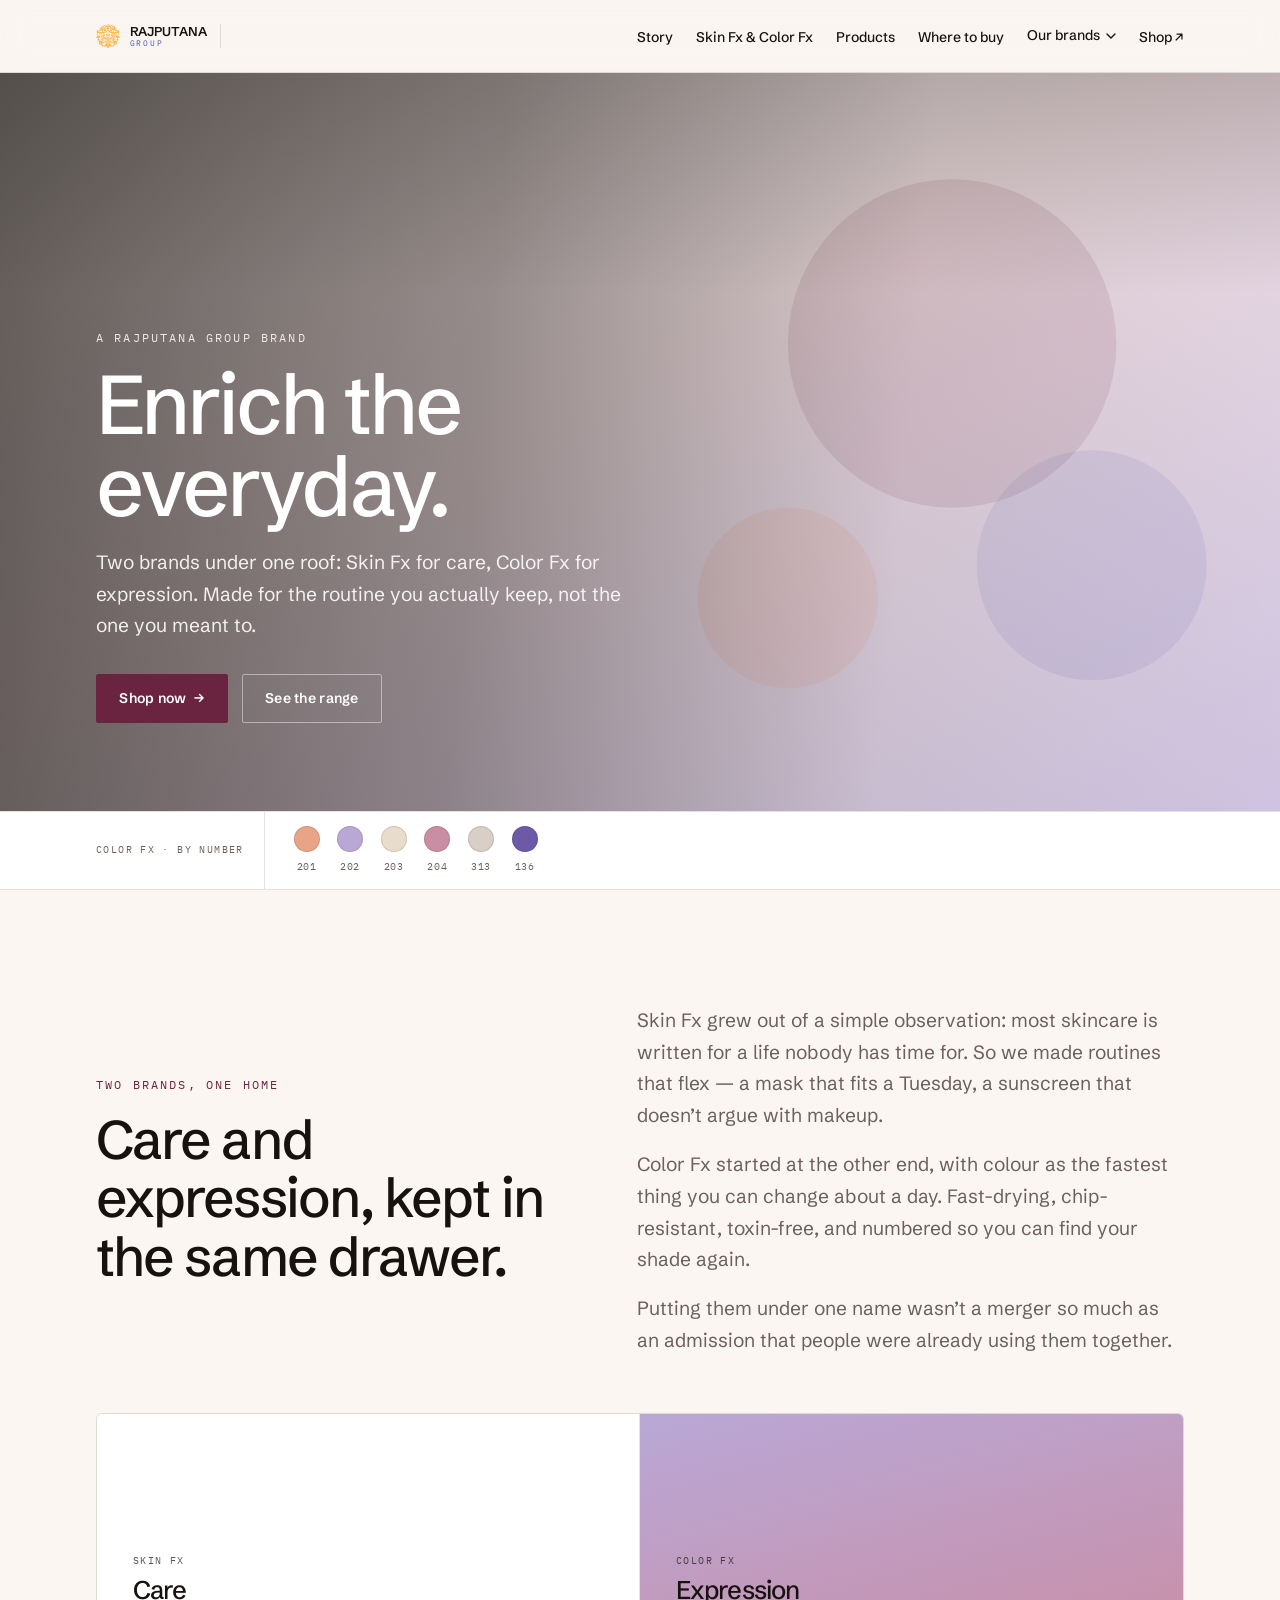
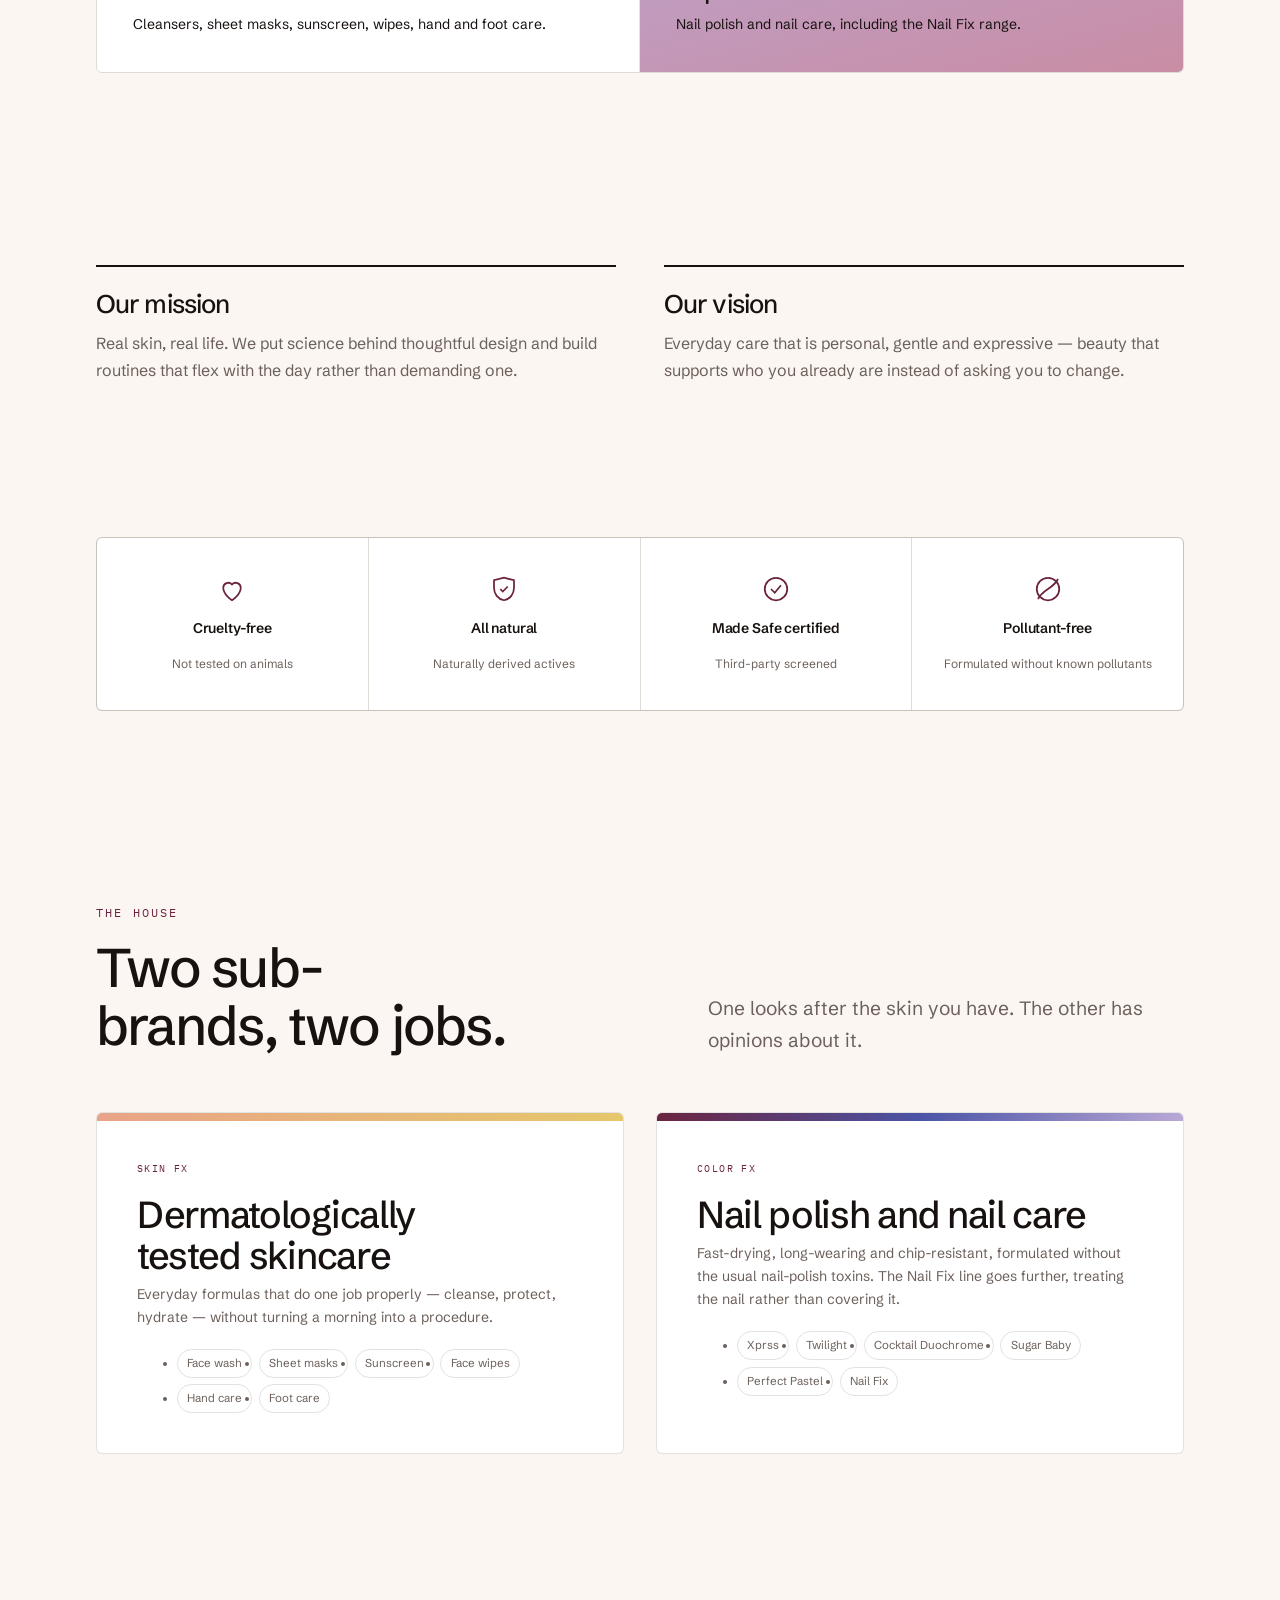
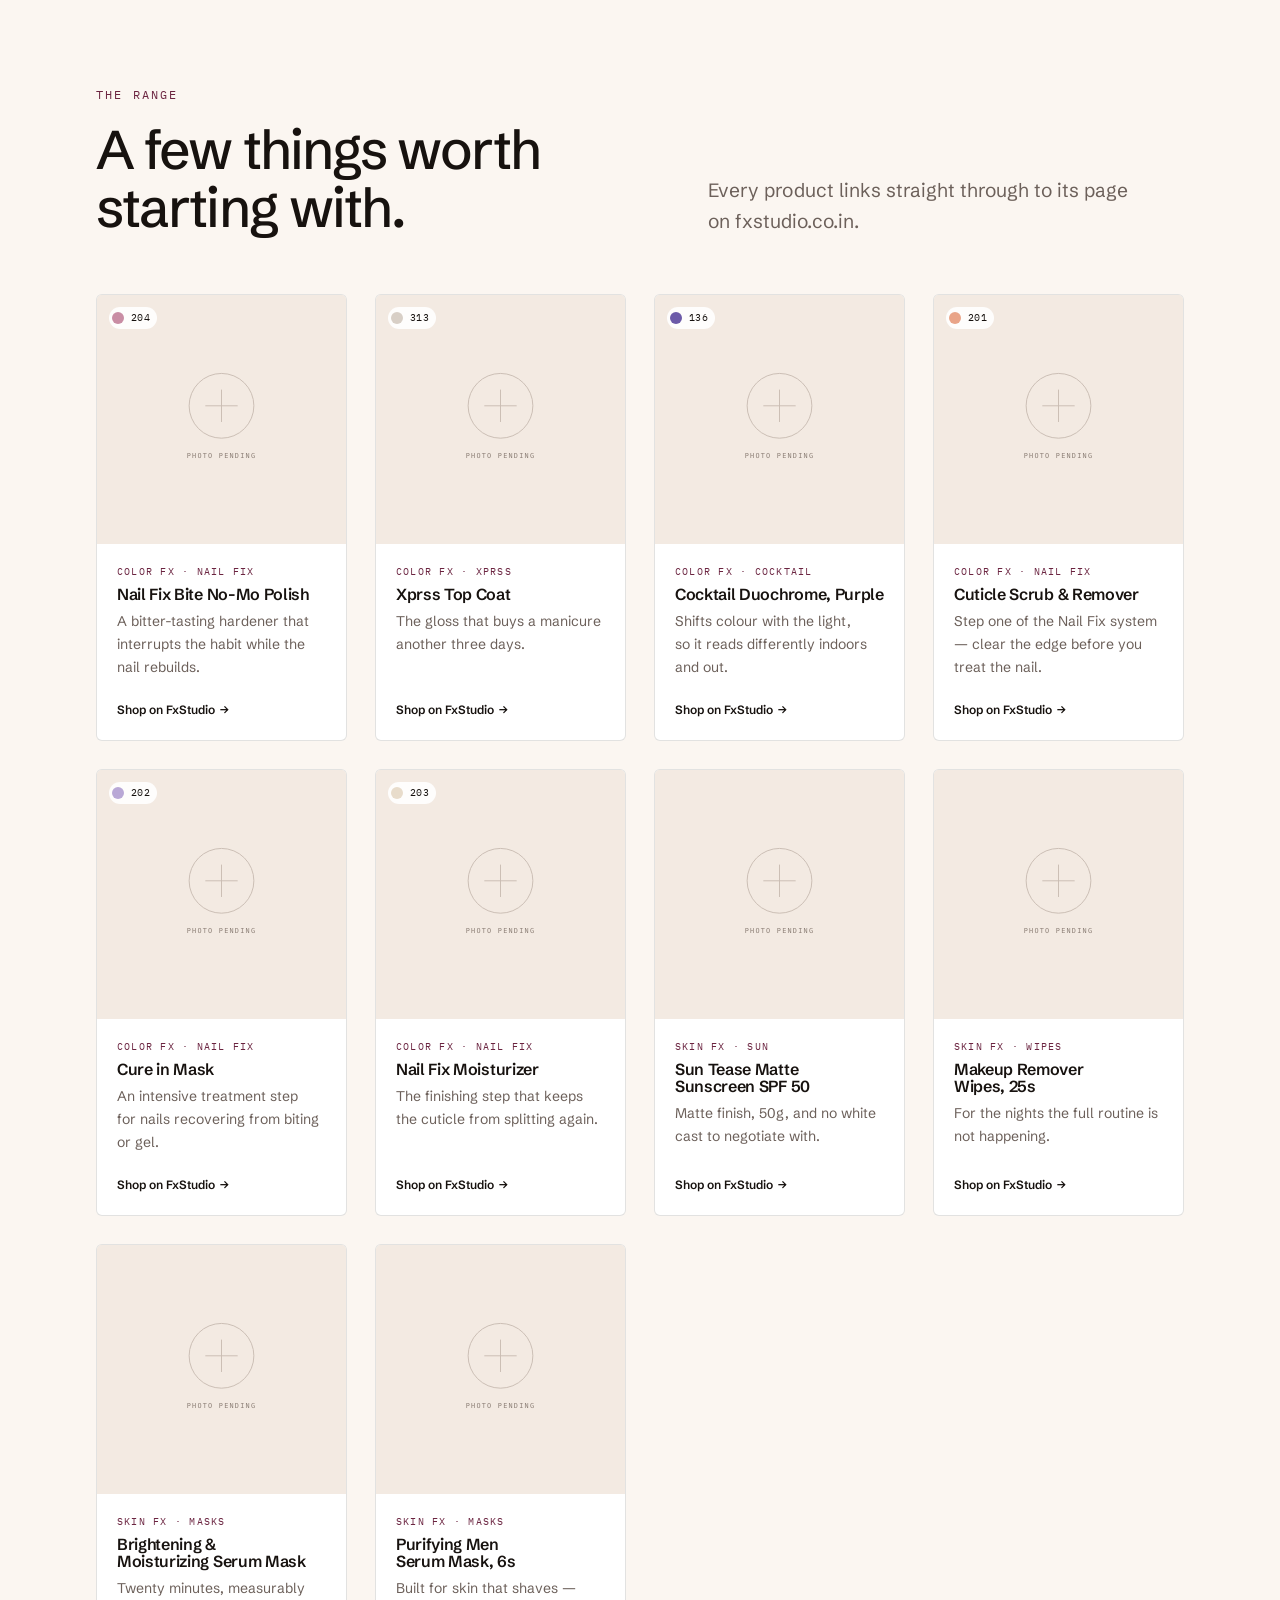
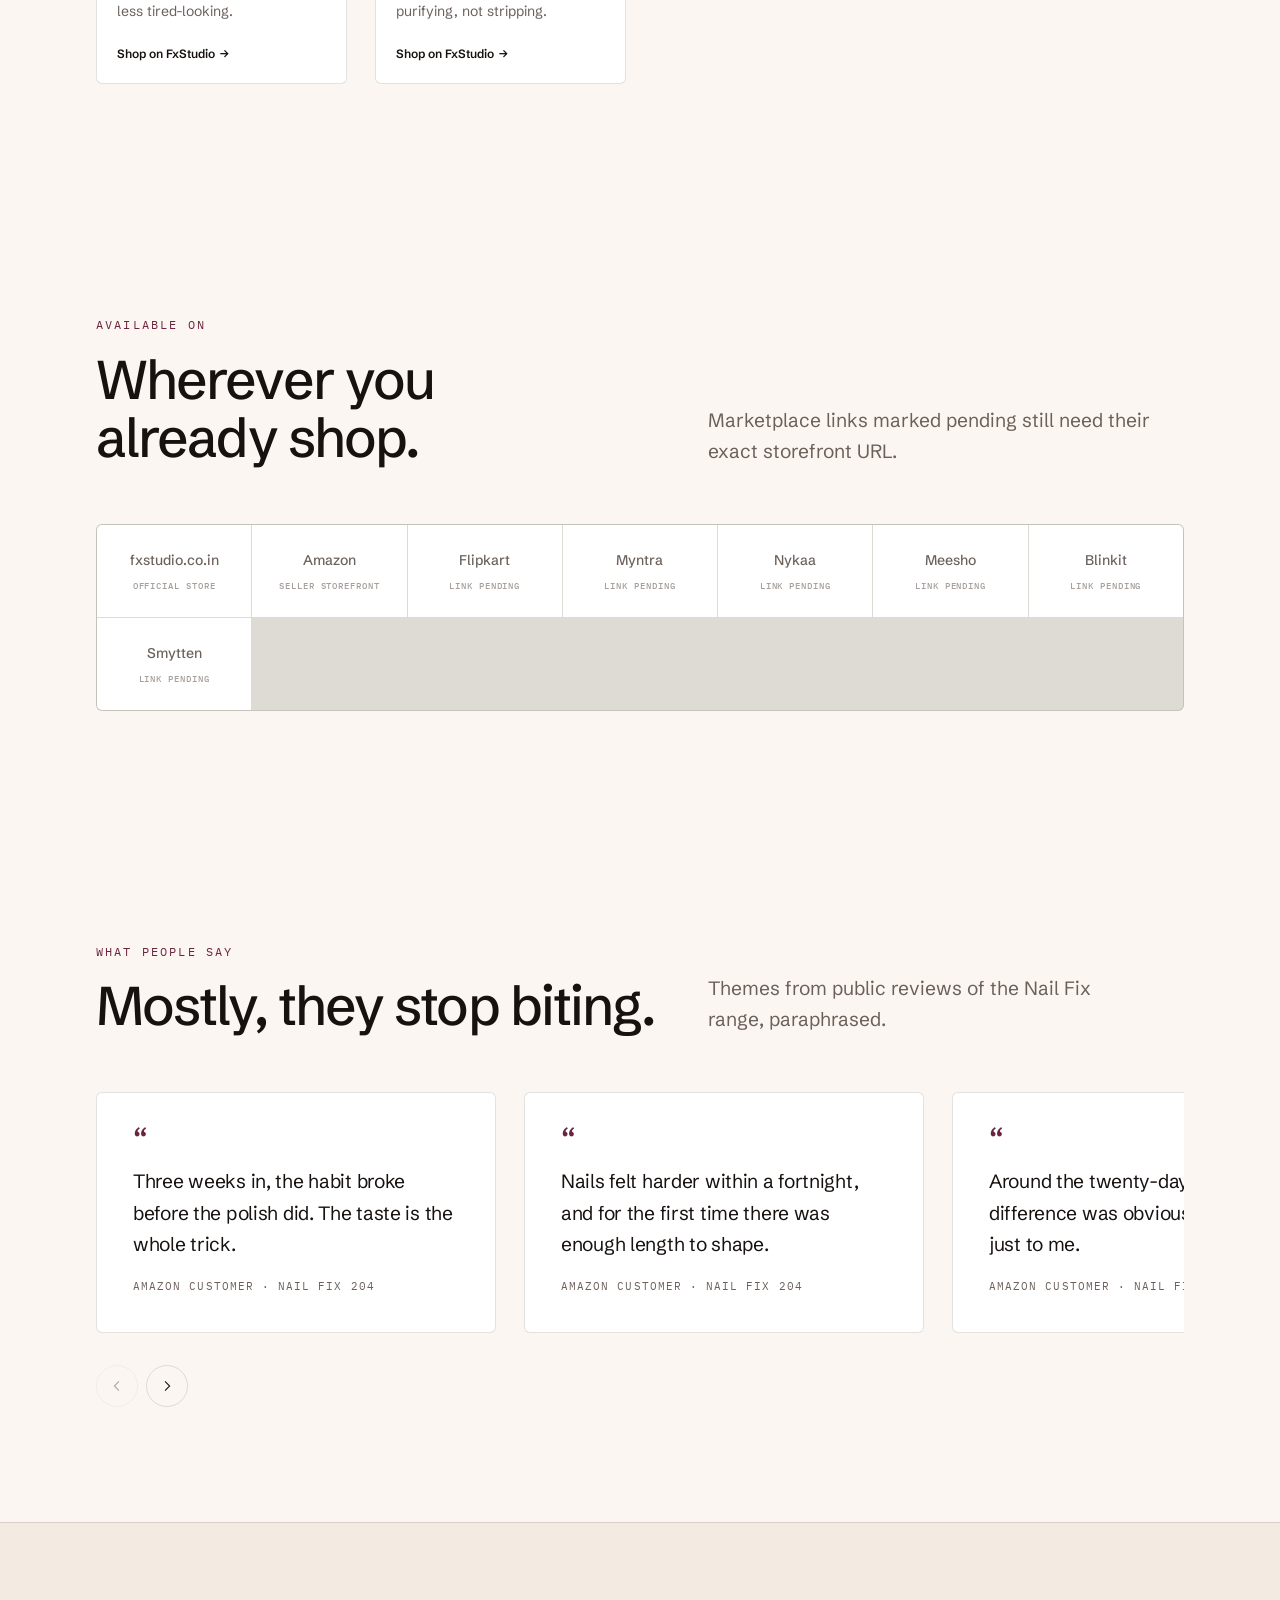
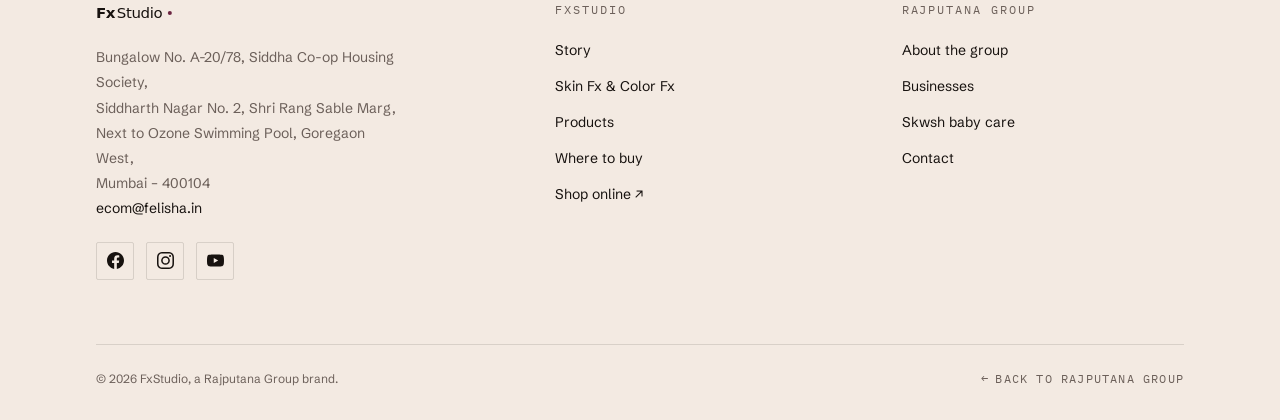
==== fxstudio/index.html @ 18c7f9a0 "Add files via upload" ====
<!DOCTYPE html>
<html lang="en">
<head>
<meta charset="utf-8">
<meta name="viewport" content="width=device-width, initial-scale=1">
<title>FxStudio — Nail care &amp; skincare | A Rajputana Group brand</title>
<meta name="description" content="FxStudio is the house of Skin Fx and Color Fx — dermatologically tested skincare and fast-drying, toxin-free nail polish, including the Nail Fix range for nail biting. A Rajputana Group brand.">
<link rel="canonical" href="https://rajputana.group/fxstudio/">

<meta property="og:type" content="website">
<meta property="og:site_name" content="Rajputana Group">
<meta property="og:title" content="FxStudio — two brands, one home">
<meta property="og:description" content="Skin Fx for care, Color Fx for expression. Nail and skincare made for real routines.">
<meta property="og:url" content="https://rajputana.group/fxstudio/">
<meta property="og:image" content="https://rajputana.group/assets/img/og-fxstudio.jpg">
<meta name="twitter:card" content="summary_large_image">
<meta name="theme-color" content="#fbf6f1">

<link rel="icon" href="../assets/img/logos/favicon-32.png" sizes="32x32">
<link rel="apple-touch-icon" href="../assets/img/logos/rajputana-emblem-180.png">
<link rel="preconnect" href="https://fonts.googleapis.com">
<link rel="preconnect" href="https://fonts.gstatic.com" crossorigin>
<link href="https://fonts.googleapis.com/css2?family=IBM+Plex+Mono:wght@400;500&amp;family=Schibsted+Grotesk:wght@400..800&amp;display=swap" rel="stylesheet">
<link rel="preload" as="image" href="../assets/img/logos/rajputana-emblem-512.png">
<link rel="stylesheet" href="../assets/css/base.css">
<link rel="stylesheet" href="../assets/css/fxstudio.css">
<noscript><style>.preloader{display:none!important}body.is-loading{overflow:visible!important}[data-reveal]{opacity:1!important;transform:none!important}</style></noscript>
</head>

<body class="fx is-loading">
<a class="skip-link" href="#main">Skip to content</a>

<!-- ===== PRELOADER — Rajputana emblem ===== -->
<div class="preloader" id="preloader" role="status" aria-live="polite" aria-label="Loading">
  <span class="preloader__ring" aria-hidden="true"></span>
  <img class="preloader__mark" src="../assets/img/logos/rajputana-emblem-512.png"
       alt="" width="190" height="197" fetchpriority="high" aria-hidden="true">
  <span class="preloader__word">Rajputana</span>
</div>


<!-- ===== HEADER ===== -->
<header class="site-header">
  <div class="shell header-inner">
    <div class="brandmark">
      <a class="brandmark__parent lockup lockup--mini" href="../" aria-label="Rajputana Group"><img class="lockup__emblem" src="../assets/img/logos/rajputana-emblem-512.png" alt="" width="24" height="25" aria-hidden="true"><span class="lockup__type"><strong>Rajputana</strong><span>GROUP</span></span></a>
      <a href="./" aria-label="FxStudio, brand home">
        <img src="https://fxstudio.co.in/cdn/shop/files/Asset_101.png?width=600"
             data-fallback="../assets/img/logos/fxstudio.svg"
             alt="FxStudio" width="150" height="38">
      </a>
    </div>

    <nav class="site-nav" id="site-nav" aria-label="Primary">
      <ul>
        <li><a href="#story">Story</a></li>
        <li><a href="#house">Skin Fx &amp; Color Fx</a></li>
        <li><a href="#products">Products</a></li>
        <li><a href="#stockists">Where to buy</a></li>
        <li class="dropdown">
          <button class="dropdown__trigger" type="button" aria-expanded="false">
            Our brands
            <svg width="10" height="7" viewBox="0 0 10 7" fill="none" aria-hidden="true">
              <path d="M1 1l4 4 4-4" stroke="currentColor" stroke-width="1.4" stroke-linecap="round"/>
            </svg>
          </button>
          <div class="dropdown__menu">
            <a href="./"><strong>FxStudio</strong><span>Nail care &amp; skincare</span></a>
            <a href="../skwsh/"><strong>Skwsh</strong><span>Baby care</span></a>
            <a href="../"><strong>Rajputana Group</strong><span>The parent company</span></a>
          </div>
        </li>
        <li><a href="https://fxstudio.co.in/" rel="noopener">Shop &nearr;</a></li>
      </ul>
    </nav>

    <button class="nav-toggle" type="button" aria-expanded="false"
            aria-controls="site-nav" aria-label="Menu"><span></span></button>
  </div>
</header>

<main id="main">

  <!-- ===== HERO =====
       TO ADD THE BRAND VIDEO: put the file at assets/video/fxstudio-hero.mp4
       and set data-src on the <video> below to "../assets/video/fxstudio-hero.mp4".
       Leave data-src empty and the poster image stands in on its own — the
       video only fades in once the browser confirms it can actually play. -->
  <section class="fx-hero">
    <div class="fx-hero__media">
      <img src="../assets/img/products/fx-hero-poster.svg" alt="" aria-hidden="true">
      <video data-hero-video data-src="" muted loop playsinline preload="none"
             poster="../assets/img/products/fx-hero-poster.svg" aria-hidden="true"></video>
    </div>
    <div class="fx-hero__scrim"></div>

    <div class="fx-hero__inner">
      <div class="shell">
        <span class="eyebrow">A Rajputana Group brand</span>
        <h1>Enrich the everyday.</h1>
        <p>
          Two brands under one roof: Skin Fx for care, Color Fx for expression.
          Made for the routine you actually keep, not the one you meant to.
        </p>
        <div class="fx-hero__actions">
          <a class="btn" href="https://fxstudio.co.in/" rel="noopener">Shop now <span class="btn__arrow">&rarr;</span></a>
          <a class="btn btn--ghost" href="#products">See the range</a>
        </div>
      </div>
    </div>
  </section>

  <!-- ===== SHADE RAIL — the signature device.
       Color Fx names everything by number, so the numbers do the navigating. -->
  <div class="shade-rail" aria-label="Jump to a product by shade number">
    <div class="shell shade-rail__inner">
      <span class="shade-rail__label">Color Fx &middot; by number</span>

      <button class="swatch" type="button" data-target="p-201">
        <span class="swatch__chip" style="background:var(--sh-142)"></span>201</button>
      <button class="swatch" type="button" data-target="p-202">
        <span class="swatch__chip" style="background:var(--sh-167)"></span>202</button>
      <button class="swatch" type="button" data-target="p-203">
        <span class="swatch__chip" style="background:var(--sh-203)"></span>203</button>
      <button class="swatch" type="button" data-target="p-204">
        <span class="swatch__chip" style="background:var(--sh-204)"></span>204</button>
      <button class="swatch" type="button" data-target="p-313">
        <span class="swatch__chip" style="background:var(--sh-313)"></span>313</button>
      <button class="swatch" type="button" data-target="p-136">
        <span class="swatch__chip" style="background:var(--sh-136)"></span>136</button>
    </div>
  </div>

  <!-- ===== STORY ===== -->
  <section class="section" id="story">
    <div class="shell">
      <div class="fx-story">
        <div data-reveal>
          <span class="eyebrow">Two brands, one home</span>
          <h2>Care and expression, kept in the same drawer.</h2>
        </div>
        <div data-reveal>
          <p>
            Skin Fx grew out of a simple observation: most skincare is written for
            a life nobody has time for. So we made routines that flex — a mask
            that fits a Tuesday, a sunscreen that doesn&rsquo;t argue with makeup.
          </p>
          <p>
            Color Fx started at the other end, with colour as the fastest thing
            you can change about a day. Fast-drying, chip-resistant, toxin-free,
            and numbered so you can find your shade again.
          </p>
          <p>
            Putting them under one name wasn&rsquo;t a merger so much as an
            admission that people were already using them together.
          </p>
        </div>
      </div>

      <div class="fx-split" style="margin-top:clamp(2rem,5vw,3.5rem)" data-reveal>
        <div>
          <span>Skin Fx</span>
          <h3>Care</h3>
          <p>Cleansers, sheet masks, sunscreen, wipes, hand and foot care.</p>
        </div>
        <div>
          <span>Color Fx</span>
          <h3>Expression</h3>
          <p>Nail polish and nail care, including the Nail Fix range.</p>
        </div>
      </div>
    </div>
  </section>

  <!-- ===== MISSION / VISION ===== -->
  <section class="section section--tight">
    <div class="shell">
      <div class="fx-vm">
        <article data-reveal>
          <h3>Our mission</h3>
          <p>
            Real skin, real life. We put science behind thoughtful design and
            build routines that flex with the day rather than demanding one.
          </p>
        </article>
        <article data-reveal>
          <h3>Our vision</h3>
          <p>
            Everyday care that is personal, gentle and expressive — beauty that
            supports who you already are instead of asking you to change.
          </p>
        </article>
      </div>
    </div>
  </section>

  <!-- ===== TRUST STRIP =====
       CLAIMS PENDING SUBSTANTIATION — see README §Flagged content. -->
  <section class="section section--tight">
    <div class="shell">
      <ul class="trust" data-reveal>
        <li>
          <svg viewBox="0 0 24 24" fill="none" stroke="currentColor" stroke-width="1.4" aria-hidden="true"><path d="M12 21s-7-4.5-7-10a4 4 0 017-2.6A4 4 0 0119 11c0 5.5-7 10-7 10z"/></svg>
          <strong>Cruelty-free</strong><span>Not tested on animals</span>
        </li>
        <li>
          <svg viewBox="0 0 24 24" fill="none" stroke="currentColor" stroke-width="1.4" aria-hidden="true"><path d="M12 21c5-1 8-5 8-10V5l-8-2-8 2v6c0 5 3 9 8 10z"/><path d="M9 12l2 2 4-4"/></svg>
          <strong>All natural</strong><span>Naturally derived actives<span class="flag">confirm</span></span>
        </li>
        <li>
          <svg viewBox="0 0 24 24" fill="none" stroke="currentColor" stroke-width="1.4" aria-hidden="true"><circle cx="12" cy="12" r="9"/><path d="M8 12l3 3 5-6"/></svg>
          <strong>Made Safe certified</strong><span>Third-party screened<span class="flag">certificate needed</span></span>
        </li>
        <li>
          <svg viewBox="0 0 24 24" fill="none" stroke="currentColor" stroke-width="1.4" aria-hidden="true"><path d="M4 20c4-8 12-8 16-16"/><circle cx="12" cy="12" r="9"/></svg>
          <strong>Pollutant-free</strong><span>Formulated without known pollutants<span class="flag">confirm</span></span>
        </li>
      </ul>
    </div>
  </section>

  <!-- ===== HOUSE OF BRANDS ===== -->
  <section class="section" id="house">
    <div class="shell">
      <div class="section-head" data-reveal>
        <div>
          <span class="eyebrow">The house</span>
          <h2>Two sub-brands, two jobs.</h2>
        </div>
        <p class="lede">One looks after the skin you have. The other has opinions about it.</p>
      </div>

      <div class="house">
        <article class="house-card house-card--skin" data-reveal>
          <div class="house-card__band"></div>
          <div class="house-card__body">
            <img class="house-card__logo" src="https://rajputana.group/wp-content/uploads/2023/09/skin-fx-usa.png?w=600" data-fallback="hide" alt="Skin Fx" loading="lazy">
            <span class="house-card__kicker">Skin Fx</span>
            <h3>Dermatologically tested skincare</h3>
            <p>
              Everyday formulas that do one job properly — cleanse, protect,
              hydrate — without turning a morning into a procedure.
            </p>
            <ul>
              <li>Face wash</li><li>Sheet masks</li><li>Sunscreen</li>
              <li>Face wipes</li><li>Hand care</li><li>Foot care</li>
            </ul>
          </div>
        </article>

        <article class="house-card house-card--color" data-reveal>
          <div class="house-card__band"></div>
          <div class="house-card__body">
            <img class="house-card__logo" src="https://rajputana.group/wp-content/uploads/2023/09/color-fx-new-york.png?w=600" data-fallback="hide" alt="Color Fx New York" loading="lazy">
            <span class="house-card__kicker">Color Fx</span>
            <h3>Nail polish and nail care</h3>
            <p>
              Fast-drying, long-wearing and chip-resistant, formulated without the
              usual nail-polish toxins. The Nail Fix line goes further, treating
              the nail rather than covering it.
            </p>
            <ul>
              <li>Xprss</li><li>Twilight</li><li>Cocktail Duochrome</li>
              <li>Sugar Baby</li><li>Perfect Pastel</li><li>Nail Fix</li>
            </ul>
          </div>
        </article>
      </div>
    </div>
  </section>

  <!-- ===== PRODUCTS ===== -->
  <section class="section" id="products">
    <div class="shell">
      <div class="section-head" data-reveal>
        <div>
          <span class="eyebrow">The range</span>
          <h2>A few things worth starting with.</h2>
        </div>
        <p class="lede">
          Every product links straight through to its page on fxstudio.co.in.
        </p>
      </div>

      <div class="products">

        <a class="product" id="p-204" href="https://fxstudio.co.in/products/nail-fix-bite-no-more-polish" rel="noopener" data-reveal>
          <div class="product__shot">
            <img src="https://fxstudio.co.in/cdn/shop/files/7.png?width=1200"
                 data-fallback="../assets/img/products/placeholder.svg"
                 alt="Nail Fix Bite No-Mo Polish" loading="lazy" width="400" height="400">
            <span class="product__shade"><i style="background:var(--sh-204)"></i>204</span>
          </div>
          <div class="product__body">
            <span class="product__cat">Color Fx &middot; Nail Fix</span>
            <h3>Nail Fix Bite No-Mo Polish</h3>
            <p>A bitter-tasting hardener that interrupts the habit while the nail rebuilds.</p>
            <span class="product__go">Shop on FxStudio <span aria-hidden="true">&rarr;</span></span>
          </div>
        </a>

        <a class="product" id="p-313" href="https://fxstudio.co.in/products/xprss-hyper-gloss-top-coat-nail-polish" rel="noopener" data-reveal>
          <div class="product__shot">
            <img src="https://fxstudio.co.in/cdn/shop/files/313.jpg?width=1200"
                 data-fallback="../assets/img/products/placeholder.svg"
                 alt="Xprss Top Coat Nail Polish, shade 313" loading="lazy" width="400" height="400">
            <span class="product__shade"><i style="background:var(--sh-313)"></i>313</span>
          </div>
          <div class="product__body">
            <span class="product__cat">Color Fx &middot; Xprss</span>
            <h3>Xprss Top Coat</h3>
            <p>The gloss that buys a manicure another three days.</p>
            <span class="product__go">Shop on FxStudio <span aria-hidden="true">&rarr;</span></span>
          </div>
        </a>

        <a class="product" id="p-136" href="https://fxstudio.co.in/products/cocktail-duochrome-nail-polish-purple-2" rel="noopener" data-reveal>
          <div class="product__shot">
            <img src="https://fxstudio.co.in/cdn/shop/files/135.png?width=1200"
                 data-fallback="../assets/img/products/placeholder.svg"
                 alt="Cocktail Duochrome Nail Polish" loading="lazy" width="400" height="400">
            <span class="product__shade"><i style="background:var(--sh-136)"></i>136</span>
          </div>
          <div class="product__body">
            <span class="product__cat">Color Fx &middot; Cocktail</span>
            <h3>Cocktail Duochrome, Purple</h3>
            <p>Shifts colour with the light, so it reads differently indoors and out.</p>
            <span class="product__go">Shop on FxStudio <span aria-hidden="true">&rarr;</span></span>
          </div>
        </a>

        <a class="product" id="p-201" href="https://fxstudio.co.in/products/nail-fix-cuticle-scrub-remover" rel="noopener" data-reveal>
          <div class="product__shot">
            <img src="../assets/img/products/placeholder.svg" alt="Nail Fix Cuticle Scrub &amp; Remover" loading="lazy" width="400" height="400">
            <span class="product__shade"><i style="background:var(--sh-142)"></i>201</span>
          </div>
          <div class="product__body">
            <span class="product__cat">Color Fx &middot; Nail Fix</span>
            <h3>Cuticle Scrub &amp; Remover</h3>
            <p>Step one of the Nail Fix system — clear the edge before you treat the nail.</p>
            <span class="product__go">Shop on FxStudio <span aria-hidden="true">&rarr;</span></span>
          </div>
        </a>

        <a class="product" id="p-202" href="https://fxstudio.co.in/products/nail-fix-cure-in-mask" rel="noopener" data-reveal>
          <div class="product__shot">
            <img src="../assets/img/products/placeholder.svg" alt="Nail Fix Cure in Mask" loading="lazy" width="400" height="400">
            <span class="product__shade"><i style="background:var(--sh-167)"></i>202</span>
          </div>
          <div class="product__body">
            <span class="product__cat">Color Fx &middot; Nail Fix</span>
            <h3>Cure in Mask</h3>
            <p>An intensive treatment step for nails recovering from biting or gel.</p>
            <span class="product__go">Shop on FxStudio <span aria-hidden="true">&rarr;</span></span>
          </div>
        </a>

        <a class="product" id="p-203" href="https://fxstudio.co.in/products/nail-fix-moisturizer" rel="noopener" data-reveal>
          <div class="product__shot">
            <img src="../assets/img/products/placeholder.svg" alt="Nail Fix Moisturizer" loading="lazy" width="400" height="400">
            <span class="product__shade"><i style="background:var(--sh-203)"></i>203</span>
          </div>
          <div class="product__body">
            <span class="product__cat">Color Fx &middot; Nail Fix</span>
            <h3>Nail Fix Moisturizer</h3>
            <p>The finishing step that keeps the cuticle from splitting again.</p>
            <span class="product__go">Shop on FxStudio <span aria-hidden="true">&rarr;</span></span>
          </div>
        </a>

        <a class="product" href="https://fxstudio.co.in/products/sun-tease-matte-sunscreen-spf-50-pa" rel="noopener" data-reveal>
          <div class="product__shot">
            <img src="../assets/img/products/placeholder.svg" alt="Sun Tease Matte Sunscreen SPF 50" loading="lazy" width="400" height="400">
          </div>
          <div class="product__body">
            <span class="product__cat">Skin Fx &middot; Sun</span>
            <h3>Sun Tease Matte Sunscreen SPF 50</h3>
            <p>Matte finish, 50g, and no white cast to negotiate with.</p>
            <span class="product__go">Shop on FxStudio <span aria-hidden="true">&rarr;</span></span>
          </div>
        </a>

        <a class="product" href="https://fxstudio.co.in/products/effortless-quick-gentle-makeup-remover-wipes-pack-of-25" rel="noopener" data-reveal>
          <div class="product__shot">
            <img src="https://fxstudio.co.in/cdn/shop/files/Pink-Wipes-1.jpg?width=1200"
                 data-fallback="../assets/img/products/placeholder.svg"
                 alt="Effortless Makeup Remover Wipes, pack of 25" loading="lazy" width="400" height="400">
          </div>
          <div class="product__body">
            <span class="product__cat">Skin Fx &middot; Wipes</span>
            <h3>Makeup Remover Wipes, 25s</h3>
            <p>For the nights the full routine is not happening.</p>
            <span class="product__go">Shop on FxStudio <span aria-hidden="true">&rarr;</span></span>
          </div>
        </a>

        <a class="product" href="https://fxstudio.co.in/products/brightening-moisturizing-serum-mask" rel="noopener" data-reveal>
          <div class="product__shot">
            <img src="https://fxstudio.co.in/cdn/shop/files/Brightening-Face-Sheet-Mask-4.png?width=1200"
                 data-fallback="../assets/img/products/placeholder.svg"
                 alt="Brightening and Moisturizing Serum Mask" loading="lazy" width="400" height="400">
          </div>
          <div class="product__body">
            <span class="product__cat">Skin Fx &middot; Masks</span>
            <h3>Brightening &amp; Moisturizing Serum Mask</h3>
            <p>Twenty minutes, measurably less tired-looking.</p>
            <span class="product__go">Shop on FxStudio <span aria-hidden="true">&rarr;</span></span>
          </div>
        </a>

        <a class="product" href="https://fxstudio.co.in/products/purifying-men-serum-mask-pack-of-6" rel="noopener" data-reveal>
          <div class="product__shot">
            <img src="https://fxstudio.co.in/cdn/shop/files/1-3.png?width=1200"
                 data-fallback="../assets/img/products/placeholder.svg"
                 alt="Purifying Men Serum Mask, pack of 6" loading="lazy" width="400" height="400">
          </div>
          <div class="product__body">
            <span class="product__cat">Skin Fx &middot; Masks</span>
            <h3>Purifying Men Serum Mask, 6s</h3>
            <p>Built for skin that shaves — purifying, not stripping.</p>
            <span class="product__go">Shop on FxStudio <span aria-hidden="true">&rarr;</span></span>
          </div>
        </a>

      </div>
    </div>
  </section>

  <!-- ===== WHERE TO BUY ===== -->
  <section class="section" id="stockists">
    <div class="shell">
      <div class="section-head" data-reveal>
        <div>
          <span class="eyebrow">Available on</span>
          <h2>Wherever you already shop.</h2>
        </div>
        <p class="lede">
          Marketplace links marked pending still need their exact storefront URL.
          <span class="flag">Sushant to supply</span>
        </p>
      </div>

      <div class="marketplaces" data-reveal>
        <a href="https://fxstudio.co.in/" rel="noopener">fxstudio.co.in<span class="status">Official store</span></a>
        <a href="https://www.amazon.in/s?me=A1G2P3NKA8KWQU" rel="noopener">Amazon<span class="status">Seller storefront</span></a>
        <a href="#stockists">Flipkart<span class="status">Link pending</span></a>
        <a href="#stockists">Myntra<span class="status">Link pending</span></a>
        <a href="#stockists">Nykaa<span class="status">Link pending</span></a>
        <a href="#stockists">Meesho<span class="status">Link pending</span></a>
        <a href="#stockists">Blinkit<span class="status">Link pending</span></a>
        <a href="#stockists">Smytten<span class="status">Link pending</span></a>
      </div>
    </div>
  </section>

  <!-- ===== TESTIMONIALS =====
       Paraphrased themes from public Amazon reviews of the Nail Fix range.
       Not verbatim quotes. Replace with permissioned, attributable quotes
       before publishing if you want named customers. -->
  <section class="section">
    <div class="shell">
      <div class="section-head" data-reveal>
        <div>
          <span class="eyebrow">What people say</span>
          <h2>Mostly, they stop biting.</h2>
        </div>
        <p class="lede">
          Themes from public reviews of the Nail Fix range, paraphrased.
          <span class="flag">swap for permissioned quotes</span>
        </p>
      </div>

      <div class="quotes" data-slider data-reveal>
        <div class="quotes__track">
          <blockquote class="quote">
            <span class="quote__mark" aria-hidden="true">&ldquo;</span>
            <p>Three weeks in, the habit broke before the polish did. The taste is the whole trick.</p>
            <footer>Amazon customer &middot; Nail Fix 204</footer>
          </blockquote>
          <blockquote class="quote">
            <span class="quote__mark" aria-hidden="true">&ldquo;</span>
            <p>Nails felt harder within a fortnight, and for the first time there was enough length to shape.</p>
            <footer>Amazon customer &middot; Nail Fix 204</footer>
          </blockquote>
          <blockquote class="quote">
            <span class="quote__mark" aria-hidden="true">&ldquo;</span>
            <p>Around the twenty-day mark the difference was obvious in photos, not just to me.</p>
            <footer>Amazon customer &middot; Nail Fix 204</footer>
          </blockquote>
        </div>
        <div class="quotes__nav">
          <button type="button" data-slide="prev" aria-label="Previous testimonial">
            <svg width="16" height="16" viewBox="0 0 24 24" fill="none" stroke="currentColor" stroke-width="1.6" aria-hidden="true"><path d="M15 5l-7 7 7 7"/></svg>
          </button>
          <button type="button" data-slide="next" aria-label="Next testimonial">
            <svg width="16" height="16" viewBox="0 0 24 24" fill="none" stroke="currentColor" stroke-width="1.6" aria-hidden="true"><path d="M9 5l7 7-7 7"/></svg>
          </button>
        </div>
      </div>
    </div>
  </section>

</main>

<!-- ===== FOOTER ===== -->
<footer class="site-footer">
  <div class="shell">
    <div class="footer-grid">
      <div>
        <img src="https://fxstudio.co.in/cdn/shop/files/Asset_101.png?width=600"
             data-fallback="../assets/img/logos/fxstudio.svg"
             alt="FxStudio" width="150" height="38" loading="lazy">
        <address style="margin-top:1.25rem">
          Bungalow No. A-20/78, Siddha Co-op Housing Society,<br>
          Siddharth Nagar No. 2, Shri Rang Sable Marg,<br>
          Next to Ozone Swimming Pool, Goregaon West,<br>
          Mumbai &ndash; 400104<br>
          <a href="mailto:ecom@felisha.in">ecom@felisha.in</a>
        </address>
        <div class="socials">
          <a href="https://www.facebook.com/share/1N4rHaxz66/" aria-label="FxStudio on Facebook" rel="noopener">
            <svg viewBox="0 0 24 24" fill="currentColor" aria-hidden="true"><path d="M24 12.07C24 5.4 18.63 0 12 0S0 5.4 0 12.07C0 18.1 4.39 23.1 10.13 24v-8.44H7.08v-3.49h3.05V9.41c0-3.02 1.79-4.69 4.53-4.69 1.31 0 2.68.24 2.68.24v2.97h-1.51c-1.49 0-1.96.93-1.96 1.89v2.25h3.33l-.53 3.49h-2.8V24C19.61 23.1 24 18.1 24 12.07z"/></svg>
          </a>
          <a href="https://www.instagram.com/fxstudio.in" aria-label="FxStudio on Instagram" rel="noopener">
            <svg viewBox="0 0 24 24" fill="currentColor" aria-hidden="true"><path d="M12 2.16c3.2 0 3.58.01 4.85.07 1.17.05 1.8.25 2.23.41.56.22.96.48 1.38.9.42.42.68.82.9 1.38.16.42.36 1.06.41 2.23.06 1.27.07 1.65.07 4.85s-.01 3.58-.07 4.85c-.05 1.17-.25 1.8-.41 2.23-.22.56-.48.96-.9 1.38-.42.42-.82.68-1.38.9-.42.16-1.06.36-2.23.41-1.27.06-1.65.07-4.85.07s-3.58-.01-4.85-.07c-1.17-.05-1.8-.25-2.23-.41-.56-.22-.96-.48-1.38-.9-.42-.42-.68-.82-.9-1.38-.16-.42-.36-1.06-.41-2.23C2.17 15.58 2.16 15.2 2.16 12s.01-3.58.07-4.85c.05-1.17.25-1.8.41-2.23.22-.56.48-.96.9-1.38.42-.42.82-.68 1.38-.9.42-.16 1.06-.36 2.23-.41C8.42 2.17 8.8 2.16 12 2.16M12 0C8.74 0 8.33.01 7.05.07 5.78.13 4.9.33 4.14.63c-.79.3-1.46.72-2.13 1.38C1.35 2.68.93 3.35.63 4.14.33 4.9.13 5.78.07 7.05.01 8.33 0 8.74 0 12s.01 3.67.07 4.95c.06 1.27.26 2.15.56 2.91.3.79.72 1.46 1.38 2.13.67.66 1.34 1.08 2.13 1.38.76.3 1.64.5 2.91.56C8.33 23.99 8.74 24 12 24s3.67-.01 4.95-.07c1.27-.06 2.15-.26 2.91-.56.79-.3 1.46-.72 2.13-1.38.66-.67 1.08-1.34 1.38-2.13.3-.76.5-1.64.56-2.91.06-1.28.07-1.69.07-4.95s-.01-3.67-.07-4.95c-.06-1.27-.26-2.15-.56-2.91-.3-.79-.72-1.46-1.38-2.13C21.32 1.35 20.65.93 19.86.63c-.76-.3-1.64-.5-2.91-.56C15.67.01 15.26 0 12 0zm0 5.84a6.16 6.16 0 100 12.32 6.16 6.16 0 000-12.32zM12 16a4 4 0 110-8 4 4 0 010 8zm7.85-10.4a1.44 1.44 0 11-2.88 0 1.44 1.44 0 012.88 0z"/></svg>
          </a>
          <a href="https://www.youtube.com/@felishaindia4204" aria-label="FxStudio on YouTube" rel="noopener">
            <svg viewBox="0 0 24 24" fill="currentColor" aria-hidden="true"><path d="M23.5 6.19a3.02 3.02 0 00-2.12-2.14C19.5 3.55 12 3.55 12 3.55s-7.5 0-9.38.5A3.02 3.02 0 00.5 6.19C0 8.08 0 12 0 12s0 3.92.5 5.81a3.02 3.02 0 002.12 2.14c1.88.5 9.38.5 9.38.5s7.5 0 9.38-.5a3.02 3.02 0 002.12-2.14C24 15.92 24 12 24 12s0-3.92-.5-5.81zM9.55 15.57V8.43L15.82 12l-6.27 3.57z"/></svg>
          </a>
        </div>
      </div>

      <div>
        <p class="footer-heading">FxStudio</p>
        <ul class="footer-list">
          <li><a href="#story">Story</a></li>
          <li><a href="#house">Skin Fx &amp; Color Fx</a></li>
          <li><a href="#products">Products</a></li>
          <li><a href="#stockists">Where to buy</a></li>
          <li><a href="https://fxstudio.co.in/" rel="noopener">Shop online &nearr;</a></li>
        </ul>
      </div>

      <div>
        <p class="footer-heading">Rajputana Group</p>
        <ul class="footer-list">
          <li><a href="../">About the group</a></li>
          <li><a href="../#verticals">Businesses</a></li>
          <li><a href="../skwsh/">Skwsh baby care</a></li>
          <li><a href="../#contact">Contact</a></li>
        </ul>
      </div>
    </div>

    <div class="footer-bottom">
      <p>&copy; <span id="year">2026</span> FxStudio, a Rajputana Group brand.</p>
      <p><a class="back-to-group" href="../"><span aria-hidden="true">&larr;</span> Back to Rajputana Group</a></p>
    </div>
  </div>
</footer>

<script src="../assets/js/main.js"></script>
<script>document.getElementById('year').textContent = new Date().getFullYear();</script>
</body>
</html>
---- assets/css/base.css ----
/* ==========================================================================
   base.css — shared across all three pages
   Tokens here are DEFAULTS. Each brand sheet (home / fxstudio / skwsh)
   overrides them on its own body class, so nothing here needs editing
   when a brand palette changes.
   ========================================================================== */

/* --- 1. Tokens ---------------------------------------------------------- */
:root {
  /* Neutral fallbacks — brand sheets override these */
  --field:        #0b1826;   /* page background            */
  --surface:      #122436;   /* raised cards / panels      */
  --surface-2:    #16293d;   /* second-level raise         */
  --text:         #f2eee5;   /* body text on --field       */
  --text-dim:     #93a3b4;   /* secondary text             */
  --accent:       #c8a253;   /* primary accent             */
  --accent-2:     #8c2f39;   /* secondary accent           */
  --line:         rgba(242, 238, 229, 0.14);

  /* Type */
  --font-display: Georgia, "Times New Roman", serif;
  --font-body:    system-ui, -apple-system, "Segoe UI", sans-serif;
  --font-mono:    ui-monospace, "SF Mono", Menlo, monospace;

  /* Fluid type scale */
  --t-xs:   0.75rem;
  --t-sm:   0.875rem;
  --t-base: 1rem;
  --t-lg:   clamp(1.06rem, 0.35vw + 0.98rem, 1.2rem);
  --t-xl:   clamp(1.3rem,  0.7vw  + 1.14rem, 1.6rem);
  --t-2xl:  clamp(1.6rem,  1.4vw  + 1.28rem, 2.35rem);
  --t-3xl:  clamp(2.05rem, 2.6vw  + 1.45rem, 3.4rem);
  --t-4xl:  clamp(2.5rem,  5vw    + 1.3rem,  5.2rem);

  /* Spacing + shape */
  --shell:  1200px;
  --gutter: clamp(20px, 5vw, 56px);
  --pad-section: clamp(64px, 9vw, 128px);
  --radius:    4px;
  --radius-lg: 8px;
  --ease: cubic-bezier(0.22, 0.75, 0.3, 1);
}

/* --- 2. Reset ----------------------------------------------------------- */
*, *::before, *::after { box-sizing: border-box; }

* { margin: 0; }

html {
  -webkit-text-size-adjust: 100%;
  scroll-behavior: smooth;
  scroll-padding-top: 96px;
}

body {
  background: var(--field);
  color: var(--text);
  font-family: var(--font-body);
  font-size: var(--t-base);
  line-height: 1.65;
  -webkit-font-smoothing: antialiased;
  text-rendering: optimizeLegibility;
  overflow-x: hidden;
  overflow-wrap: break-word;
}

img, svg, video, picture {
  display: block;
  max-width: 100%;
  height: auto;
}

button, input, select, textarea { font: inherit; color: inherit; }

h1, h2, h3, h4 {
  font-family: var(--font-display);
  line-height: 1.08;
  font-weight: 600;
  text-wrap: balance;
}

p { text-wrap: pretty; }

a { color: inherit; }

ul[class], ol[class] { list-style: none; padding: 0; }

/* Grid/flex children default to min-width:auto, which lets a long word
   ("dermatologically") push a track wider than the viewport. */
.trust li, .sk-trust li, .values li, .brand-wall li,
.vertical, .vm-cell, .marketplaces a, .sk-marketplaces a { min-width: 0; }

/* --- 3. Layout helpers -------------------------------------------------- */
.shell {
  width: 100%;
  max-width: var(--shell);
  margin-inline: auto;
  padding-inline: var(--gutter);
}

.section { padding-block: var(--pad-section); position: relative; }

.section--tight { padding-block: clamp(44px, 6vw, 80px); }

.stack > * + * { margin-top: 1rem; }

.lede {
  font-size: var(--t-lg);
  color: var(--text-dim);
  max-width: 62ch;
}

.eyebrow {
  font-family: var(--font-mono);
  font-size: var(--t-xs);
  letter-spacing: 0.18em;
  text-transform: uppercase;
  color: var(--accent);
  display: block;
  margin-bottom: 1rem;
}

.visually-hidden {
  position: absolute !important;
  width: 1px; height: 1px;
  padding: 0; overflow: hidden;
  clip: rect(0 0 0 0); white-space: nowrap; border: 0;
}

/* --- 4. Focus + skip link ---------------------------------------------- */
:focus-visible {
  outline: 2px solid var(--accent);
  outline-offset: 3px;
  border-radius: 2px;
}

.skip-link {
  position: absolute;
  top: -100px; left: var(--gutter);
  z-index: 200;
  background: var(--accent);
  color: #0b1826;
  padding: 0.7em 1.2em;
  font-weight: 600;
  text-decoration: none;
  border-radius: 0 0 var(--radius) var(--radius);
  transition: top 0.2s var(--ease);
}
.skip-link:focus { top: 0; }

/* --- 5. Buttons --------------------------------------------------------- */
.btn {
  display: inline-flex;
  align-items: center;
  gap: 0.55em;
  padding: 0.85em 1.6em;
  font-family: var(--font-body);
  font-size: var(--t-sm);
  font-weight: 600;
  letter-spacing: 0.02em;
  text-decoration: none;
  border: 1px solid var(--accent);
  border-radius: var(--radius);
  background: var(--accent);
  color: var(--field);
  cursor: pointer;
  transition: transform 0.18s var(--ease), background 0.18s var(--ease),
              color 0.18s var(--ease), box-shadow 0.18s var(--ease);
}
.btn:hover { transform: translateY(-2px); box-shadow: 0 8px 22px rgb(0 0 0 / 0.22); }
.btn:active { transform: translateY(0); }

.btn--ghost {
  background: transparent;
  color: var(--text);
  border-color: var(--line);
}
.btn--ghost:hover { border-color: var(--accent); color: var(--accent); }

.btn__arrow { transition: transform 0.18s var(--ease); }
.btn:hover .btn__arrow { transform: translateX(3px); }

/* --- 6. Site header ----------------------------------------------------- */
.site-header {
  position: sticky;
  top: 0;
  z-index: 100;
  background: color-mix(in srgb, var(--field) 88%, transparent);
  backdrop-filter: blur(14px);
  -webkit-backdrop-filter: blur(14px);
  border-bottom: 1px solid var(--line);
}

.header-inner {
  display: flex;
  align-items: center;
  justify-content: space-between;
  gap: 1.5rem;
  min-height: 72px;
}

/* Brandmark: on brand pages this shows group mark + brand mark */
.brandmark {
  display: flex;
  align-items: center;
  gap: 0.85rem;
  text-decoration: none;
  flex-shrink: 0;
}
.brandmark img { max-height: 38px; width: auto; }

.brandmark__parent {
  font-family: var(--font-mono);
  font-size: 0.62rem;
  letter-spacing: 0.14em;
  text-transform: uppercase;
  color: var(--text-dim);
  line-height: 1.3;
  text-decoration: none;
  border-right: 1px solid var(--line);
  padding-right: 0.85rem;
  transition: color 0.18s var(--ease);
}
.brandmark__parent:hover { color: var(--accent); }

/* Emblem + wordmark lockup */
.lockup { display: flex; align-items: center; gap: 0.6rem; text-decoration: none; }
.lockup__emblem { flex-shrink: 0; height: 34px; width: auto; }
.lockup__type { display: grid; line-height: 1; }
.lockup__type strong {
  font-family: var(--font-display);
  font-size: 1.02rem;
  font-weight: 600;
  letter-spacing: -0.01em;
  color: var(--text);
}
.lockup__type > span {
  font-family: var(--font-mono);
  font-size: 0.56rem;
  letter-spacing: 0.32em;
  color: var(--accent-2, var(--accent));
  margin-top: 0.28em;
}
.lockup--mini { border-right: 1px solid var(--line); padding-right: 0.85rem; }
.lockup--mini .lockup__emblem { height: 24px; }
.lockup--mini .lockup__type strong { font-size: 0.8rem; }
.lockup--mini .lockup__type > span { font-size: 0.48rem; letter-spacing: 0.24em; }

/* Nav */
.site-nav ul {
  display: flex;
  align-items: center;
  gap: clamp(0.9rem, 1.8vw, 2rem);
  list-style: none;
  margin: 0; padding: 0;
}

.site-nav a,
.site-nav .dropdown__trigger {
  font-size: var(--t-sm);
  font-weight: 500;
  text-decoration: none;
  color: var(--text);
  background: none;
  border: 0;
  padding: 0.4em 0;
  cursor: pointer;
  position: relative;
  white-space: nowrap;
  transition: color 0.18s var(--ease);
}
.site-nav a::after {
  content: "";
  position: absolute;
  left: 0; bottom: 0;
  width: 100%; height: 1px;
  background: var(--accent);
  transform: scaleX(0);
  transform-origin: right;
  transition: transform 0.24s var(--ease);
}
.site-nav a:hover::after,
.site-nav a[aria-current="page"]::after { transform: scaleX(1); transform-origin: left; }
.site-nav a:hover,
.site-nav .dropdown__trigger:hover { color: var(--accent); }

/* Dropdown */
.dropdown { position: relative; }
.dropdown__trigger {
  display: inline-flex;
  align-items: center;
  gap: 0.4em;
}
.dropdown__trigger svg { transition: transform 0.2s var(--ease); }
.dropdown__trigger[aria-expanded="true"] svg { transform: rotate(180deg); }

.dropdown__menu {
  position: absolute;
  top: calc(100% + 12px);
  right: 0;
  min-width: 230px;
  background: var(--surface);
  border: 1px solid var(--line);
  border-radius: var(--radius-lg);
  padding: 0.5rem;
  display: grid;
  gap: 2px;
  box-shadow: 0 18px 44px rgb(0 0 0 / 0.32);
  opacity: 0;
  visibility: hidden;
  transform: translateY(-6px);
  transition: opacity 0.18s var(--ease), transform 0.18s var(--ease), visibility 0.18s;
}
.dropdown__trigger[aria-expanded="true"] + .dropdown__menu {
  opacity: 1; visibility: visible; transform: translateY(0);
}
.dropdown__menu a {
  display: block;
  padding: 0.7rem 0.85rem;
  border-radius: var(--radius);
  text-decoration: none;
  font-size: var(--t-sm);
}
.dropdown__menu a::after { display: none; }
.dropdown__menu a:hover { background: color-mix(in srgb, var(--accent) 14%, transparent); }
.dropdown__menu strong { display: block; font-weight: 600; }
.dropdown__menu span { font-size: var(--t-xs); color: var(--text-dim); }

/* Mobile toggle */
.nav-toggle {
  display: none;
  width: 42px; height: 42px;
  border: 1px solid var(--line);
  border-radius: var(--radius);
  background: transparent;
  cursor: pointer;
  padding: 0;
  place-items: center;
}
.nav-toggle span {
  display: block;
  width: 18px; height: 1.5px;
  background: var(--text);
  position: relative;
  transition: background 0.2s var(--ease);
}
.nav-toggle span::before,
.nav-toggle span::after {
  content: "";
  position: absolute;
  left: 0;
  width: 18px; height: 1.5px;
  background: var(--text);
  transition: transform 0.24s var(--ease);
}
.nav-toggle span::before { top: -6px; }
.nav-toggle span::after  { top: 6px; }
.nav-toggle[aria-expanded="true"] span { background: transparent; }
.nav-toggle[aria-expanded="true"] span::before { transform: translateY(6px) rotate(45deg); }
.nav-toggle[aria-expanded="true"] span::after  { transform: translateY(-6px) rotate(-45deg); }

@media (max-width: 900px) {
  .nav-toggle { display: grid; }

  .site-nav {
    position: fixed;
    inset: 72px 0 auto 0;
    background: var(--field);
    border-bottom: 1px solid var(--line);
    padding: 1rem var(--gutter) 2rem;
    max-height: calc(100dvh - 72px);
    overflow-y: auto;
    display: none;
  }
  .site-nav[data-open="true"] { display: block; }

  .site-nav ul { flex-direction: column; align-items: stretch; gap: 0; }
  .site-nav li { border-bottom: 1px solid var(--line); }
  .site-nav a,
  .site-nav .dropdown__trigger {
    display: block;
    width: 100%;
    padding: 1rem 0;
    font-size: var(--t-lg);
    text-align: left;
  }
  .site-nav a::after { display: none; }

  .dropdown__menu {
    position: static;
    opacity: 1; visibility: visible; transform: none;
    box-shadow: none;
    background: transparent;
    border: 0;
    padding: 0 0 0.75rem 0;
    display: none;
  }
  .dropdown__trigger[aria-expanded="true"] + .dropdown__menu { display: grid; }
}

/* --- 7. Footer ---------------------------------------------------------- */
.site-footer {
  border-top: 1px solid var(--line);
  padding-block: clamp(48px, 6vw, 80px) 2rem;
  background: var(--field);
}

.footer-grid {
  display: grid;
  grid-template-columns: 1.4fr 1fr 1fr;
  gap: clamp(2rem, 5vw, 4rem);
  align-items: start;
}
@media (max-width: 820px) {
  .footer-grid { grid-template-columns: 1fr; gap: 2.5rem; }
}

.footer-heading {
  font-family: var(--font-mono);
  font-size: var(--t-xs);
  letter-spacing: 0.16em;
  text-transform: uppercase;
  color: var(--text-dim);
  margin-bottom: 1rem;
}

.footer-list { display: grid; gap: 0.6rem; }
.footer-list a { text-decoration: none; font-size: var(--t-sm); transition: color 0.18s var(--ease); }
.footer-list a:hover { color: var(--accent); }

address {
  font-style: normal;
  font-size: var(--t-sm);
  color: var(--text-dim);
  line-height: 1.8;
  max-width: 34ch;
}
address a { color: var(--text); text-decoration: none; }
address a:hover { color: var(--accent); }

.socials { display: flex; gap: 0.75rem; margin-top: 1.25rem; }
.socials a {
  width: 38px; height: 38px;
  display: grid; place-items: center;
  border: 1px solid var(--line);
  border-radius: var(--radius);
  transition: border-color 0.18s var(--ease), color 0.18s var(--ease), transform 0.18s var(--ease);
}
.socials a:hover { border-color: var(--accent); color: var(--accent); transform: translateY(-2px); }
.socials svg { width: 17px; height: 17px; }

.footer-bottom {
  margin-top: clamp(2.5rem, 5vw, 4rem);
  padding-top: 1.5rem;
  border-top: 1px solid var(--line);
  display: flex;
  flex-wrap: wrap;
  gap: 1rem;
  justify-content: space-between;
  align-items: center;
  font-size: var(--t-xs);
  color: var(--text-dim);
}
.footer-bottom a { text-decoration: none; }
.footer-bottom a:hover { color: var(--accent); }

.back-to-group {
  display: inline-flex;
  align-items: center;
  gap: 0.5em;
  font-family: var(--font-mono);
  font-size: var(--t-xs);
  letter-spacing: 0.1em;
  text-transform: uppercase;
  text-decoration: none;
  transition: gap 0.18s var(--ease), color 0.18s var(--ease);
}
.back-to-group:hover { gap: 0.85em; color: var(--accent); }

/* --- 8. Scroll reveal --------------------------------------------------- */
[data-reveal] {
  opacity: 0;
  transform: translateY(18px);
  transition: opacity 0.7s var(--ease), transform 0.7s var(--ease);
}
[data-reveal].is-visible { opacity: 1; transform: none; }

/* --- 9. Editorial flag (for unverified content) ------------------------- */
/* Visible only when the page has ?flags=1 in the URL — lets Sushant audit
   every to-be-confirmed number without shipping notes to the public site. */
.flag { display: none; }
body[data-flags="on"] .flag {
  display: inline-block;
  margin-left: 0.4em;
  padding: 0.1em 0.5em;
  font-family: var(--font-mono);
  font-size: 0.62rem;
  letter-spacing: 0.08em;
  text-transform: uppercase;
  color: #ffd9a8;
  background: rgb(180 90 20 / 0.5);
  border: 1px solid rgb(255 190 120 / 0.5);
  border-radius: 3px;
  vertical-align: middle;
}

/* --- 10. Reduced motion ------------------------------------------------- */
@media (prefers-reduced-motion: reduce) {
  html { scroll-behavior: auto; }
  *, *::before, *::after {
    animation-duration: 0.001ms !important;
    animation-iteration-count: 1 !important;
    transition-duration: 0.001ms !important;
  }
  [data-reveal] { opacity: 1; transform: none; }
}

/* ==========================================================================
   PRELOADER — the Rajputana emblem draws itself in gold, then the curtain
   lifts. Mirrors the #dsn_preloader pattern from the live blackdsn theme,
   rebuilt without jQuery.
   ========================================================================== */
.preloader {
  position: fixed;
  inset: 0;
  z-index: 9999;
  display: grid;
  place-items: center;
  background: #ffffff;
  transition: opacity 0.6s var(--ease), visibility 0.6s var(--ease);
}
/* Two gold panels that split apart to reveal the page underneath. */
.preloader::before,
.preloader::after {
  content: "";
  position: absolute;
  left: 0;
  width: 100%;
  height: 50.5%;
  background: #ffffff;
  z-index: -1;
  transition: transform 0.85s cubic-bezier(0.76, 0, 0.24, 1) 0.15s;
}
.preloader::before { top: 0; }
.preloader::after  { bottom: 0; }

.preloader__mark {
  width: clamp(120px, 20vw, 190px);
  height: auto;
  animation: emblem-in 1s cubic-bezier(0.22, 0.75, 0.3, 1) both,
             emblem-breathe 3.2s 1s ease-in-out infinite;
}

/* A hairline gold ring that sweeps once around the emblem. */
.preloader__ring {
  position: absolute;
  width: clamp(190px, 30vw, 290px);
  aspect-ratio: 1;
  border-radius: 50%;
  border: 1px solid #ffb43633;
  border-top-color: #e17d0a;
  animation: emblem-spin 1.1s linear infinite;
}

.preloader__word {
  position: absolute;
  bottom: clamp(2.5rem, 8vh, 5rem);
  font-family: "IBM Plex Mono", ui-monospace, monospace;
  font-size: 0.66rem;
  letter-spacing: 0.34em;
  text-transform: uppercase;
  color: #b5b5b5;
  animation: emblem-fade 0.7s 0.35s both;
}

@keyframes emblem-in {
  0%   { opacity: 0; transform: scale(0.72) rotate(-22deg); filter: blur(6px); }
  60%  { opacity: 1; filter: blur(0); }
  100% { opacity: 1; transform: scale(1) rotate(0deg); }
}
@keyframes emblem-breathe {
  0%, 100% { transform: scale(1); }
  50%      { transform: scale(1.045); }
}
@keyframes emblem-spin { to { transform: rotate(360deg); } }
@keyframes emblem-fade { from { opacity: 0; transform: translateY(6px); } to { opacity: 1; } }

/* Exit: ring and word drop out, emblem lifts, panels split. */
.preloader.is-done { opacity: 1; }
.preloader.is-done::before { transform: translateY(-100%); }
.preloader.is-done::after  { transform: translateY(100%); }
.preloader.is-done .preloader__mark {
  animation: emblem-out 0.6s cubic-bezier(0.76, 0, 0.24, 1) forwards;
}
.preloader.is-done .preloader__ring,
.preloader.is-done .preloader__word { opacity: 0; transition: opacity 0.3s; }
.preloader.is-hidden { opacity: 0; visibility: hidden; }

@keyframes emblem-out {
  to { opacity: 0; transform: scale(1.35); filter: blur(4px); }
}

/* Hold the page still while the preloader is up. */
body.is-loading { overflow: hidden; }

/* No JS, or reduced motion: never trap the visitor behind a splash screen. */
@media (prefers-reduced-motion: reduce) {
  .preloader { display: none; }
  body.is-loading { overflow: visible; }
  .preloader__mark, .preloader__ring, .preloader__word { animation: none; }
}
---- assets/css/fxstudio.css ----
/* ==========================================================================
   fxstudio.css — FxStudio (rajputana.group/fxstudio/)
   Direction: warm, editorial, expressive. Cream base, colour-blocked accents
   taken from real Color Fx polish shades.
   Signature: the "shade rail" — a strip of real numbered polish swatches that
   doubles as navigation into the product grid. Shade numbers are the brand's
   own vernacular, so the colour system IS the wayfinding.
   ========================================================================== */

/* ╔══════════════════════════════════════════════════════════════════════╗
   ║  BRAND COLOURS — EDIT HERE. Nothing else needs touching.             ║
   ║                                                                      ║
   ║  These are INFORMED PLACEHOLDERS, not confirmed brand values. Two    ║
   ║  attempts to read the real hex codes off the live site failed: they  ║
   ║  sit in <head> inline CSS that automated fetchers strip out.         ║
   ║                                                                      ║
   ║  To get the real ones (takes about a minute):                        ║
   ║    curl -s https://fxstudio.co.in/ | grep -iA3 "color-scheme"        ║
   ║                                                                      ║
   ║  Shopify prints colours as RGB triplets — "18,18,18" is #121212.     ║
   ║  Paste the real values over the ones below and the whole page        ║
   ║  updates. For Pantone, convert the hex at pantone.com/connect —      ║
   ║  no PMS numbers are published for these brands.                      ║
   ╚══════════════════════════════════════════════════════════════════════╝ */
.fx {
  --field:     #fbf6f1;   /* cream        */
  --surface:   #ffffff;
  --surface-2: #f3eae2;
  --text:      #17120f;
  --text-dim:  #6c605a;
  --accent:    #6b2440;   /* Twilight Wine Purple 158 */
  --accent-2:  #4b54a6;   /* Cocktail Duochrome Blue 135 */
  --line:      rgba(23, 18, 15, 0.12);

  /* Real shade references from the Color Fx range */
  --sh-313: #d8cfc6;      /* Xprss Top Coat — transparent/pearl */
  --sh-204: #c98da4;      /* Nail Fix Bite No-Mo */
  --sh-158: #6b2440;      /* Twilight Wine Purple */
  --sh-135: #4b54a6;      /* Cocktail Duochrome Blue */
  --sh-167: #b9a8d6;      /* Perfect Pastel Dusty Lavender */
  --sh-142: #e9a488;      /* Twilight Peach */
  --sh-157: #b2303a;      /* Twilight Red */
  --sh-109: #e5c76a;      /* Sugar Baby Yellow */
  --sh-136: #6c5aa8;      /* Cocktail Duochrome Purple */
  --sh-203: #e8dccb;      /* Nail Fix Moisturizer */

  --font-display: "Schibsted Grotesk", system-ui, sans-serif;
  --font-body:    "Schibsted Grotesk", system-ui, sans-serif;
  --font-mono:    "IBM Plex Mono", ui-monospace, monospace;

  --radius:    2px;
  --radius-lg: 6px;
}

.fx h1, .fx h2, .fx h3 { letter-spacing: -0.035em; font-weight: 500; }

.fx .btn { color: #fff; }
.fx .btn--ghost { color: var(--text); }

.fx .site-header { background: color-mix(in srgb, var(--field) 90%, transparent); }

/* --- Hero --------------------------------------------------------------- */
.fx-hero {
  position: relative;
  min-height: clamp(520px, 82svh, 780px);
  display: grid;
  align-items: end;
  overflow: hidden;
  background: var(--surface-2);
}

.fx-hero__media { position: absolute; inset: 0; z-index: 0; }
.fx-hero__media img,
.fx-hero__media video {
  width: 100%; height: 100%;
  object-fit: cover;
  object-position: center;
}
/* Poster image sits under the video; video fades in only once it can play,
   so a missing/blocked video file leaves a clean image hero behind. */
.fx-hero__media video { position: absolute; inset: 0; opacity: 0; transition: opacity 0.6s var(--ease); }
.fx-hero__media video.is-playing { opacity: 1; }

.fx-hero__scrim {
  position: absolute; inset: 0; z-index: 1;
  /* Weighted to the left so the text stays legible while the right side of
     the frame keeps its colour. */
  background:
    linear-gradient(95deg,
      rgb(23 18 15 / 0.66) 0%, rgb(23 18 15 / 0.42) 38%,
      rgb(23 18 15 / 0.08) 70%, rgb(23 18 15 / 0) 100%),
    linear-gradient(180deg, rgb(23 18 15 / 0.22) 0%, rgb(23 18 15 / 0) 30%);
}

.fx-hero__inner { position: relative; z-index: 2; padding-block: clamp(3rem, 8vw, 5.5rem); }

.fx-hero h1 {
  font-size: var(--t-4xl);
  color: #fff;
  max-width: 13ch;
  line-height: 0.98;
  margin-bottom: 1.25rem;
}
.fx-hero p {
  color: rgb(255 255 255 / 0.9);
  font-size: var(--t-lg);
  max-width: 44ch;
  margin-bottom: 2rem;
}
.fx-hero .eyebrow { color: #fff; opacity: 0.85; }
.fx-hero__actions { display: flex; flex-wrap: wrap; gap: 0.85rem; }
.fx-hero .btn--ghost { color: #fff; border-color: rgb(255 255 255 / 0.45); }
.fx-hero .btn--ghost:hover { color: #fff; border-color: #fff; background: rgb(255 255 255 / 0.12); }

/* --- Shade rail (signature) --------------------------------------------- */
.shade-rail {
  border-block: 1px solid var(--line);
  background: var(--surface);
  position: sticky;
  top: 72px;
  z-index: 40;
}
.shade-rail__inner {
  display: flex;
  align-items: stretch;
  gap: 0;
  overflow-x: auto;
  scrollbar-width: none;
}
.shade-rail__inner::-webkit-scrollbar { display: none; }

.shade-rail__label {
  display: none;
  align-items: center;
  padding-right: 1.25rem;
  margin-right: 1.25rem;
  border-right: 1px solid var(--line);
  font-family: var(--font-mono);
  font-size: 0.62rem;
  letter-spacing: 0.14em;
  text-transform: uppercase;
  color: var(--text-dim);
  white-space: nowrap;
}
@media (min-width: 760px) { .shade-rail__label { display: flex; } }

.swatch {
  flex: 0 0 auto;
  border: 0;
  background: none;
  padding: 0.85rem 0.55rem;
  cursor: pointer;
  display: grid;
  justify-items: center;
  gap: 0.45rem;
  font-family: var(--font-mono);
  font-size: 0.62rem;
  letter-spacing: 0.06em;
  color: var(--text-dim);
  transition: color 0.2s var(--ease);
}
.swatch__chip {
  width: 26px; height: 26px;
  border-radius: 50%;
  border: 1px solid var(--line);
  transition: transform 0.24s var(--ease), box-shadow 0.24s var(--ease);
}
.swatch:hover { color: var(--text); }
.swatch:hover .swatch__chip { transform: scale(1.18); box-shadow: 0 4px 12px rgb(23 18 15 / 0.2); }
.swatch[aria-current="true"] .swatch__chip { transform: scale(1.18); box-shadow: 0 0 0 2px var(--field), 0 0 0 3px currentColor; }

/* --- Story -------------------------------------------------------------- */
.fx-story {
  display: grid;
  grid-template-columns: minmax(0, 0.85fr) minmax(0, 1fr);
  gap: clamp(2rem, 6vw, 5rem);
  align-items: center;
}
@media (max-width: 860px) { .fx-story { grid-template-columns: 1fr; } }

.fx-story h2 { font-size: var(--t-3xl); }
.fx-story p { color: var(--text-dim); font-size: var(--t-lg); }
.fx-story p + p { margin-top: 1.1rem; }

/* Two-brands split block */
.fx-split {
  display: grid;
  grid-template-columns: 1fr 1fr;
  border: 1px solid var(--line);
  border-radius: var(--radius-lg);
  overflow: hidden;
  min-height: 260px;
}
.fx-split > div {
  padding: clamp(1.5rem, 3vw, 2.25rem);
  display: flex;
  flex-direction: column;
  justify-content: flex-end;
  gap: 0.5rem;
}
.fx-split > div:first-child { background: var(--surface); border-right: 1px solid var(--line); }
.fx-split > div:last-child  { background: linear-gradient(165deg, var(--sh-167), var(--sh-204)); }
.fx-split h3 { font-size: var(--t-xl); }
.fx-split span {
  font-family: var(--font-mono);
  font-size: 0.62rem;
  letter-spacing: 0.14em;
  text-transform: uppercase;
  opacity: 0.7;
}
.fx-split p { font-size: var(--t-sm); }

/* --- Mission / vision --------------------------------------------------- */
.fx-vm {
  display: grid;
  grid-template-columns: repeat(2, 1fr);
  gap: clamp(1.5rem, 4vw, 3rem);
}
@media (max-width: 760px) { .fx-vm { grid-template-columns: 1fr; } }

.fx-vm article { border-top: 2px solid var(--text); padding-top: 1.5rem; }
.fx-vm h3 { font-size: var(--t-xl); margin-bottom: 0.75rem; }
.fx-vm p { color: var(--text-dim); }

/* --- Trust strip -------------------------------------------------------- */
.trust {
  display: grid;
  grid-template-columns: repeat(4, 1fr);
  gap: 1px;
  background: var(--line);
  border: 1px solid var(--line);
  border-radius: var(--radius-lg);
  overflow: hidden;
}
@media (max-width: 760px) { .trust { grid-template-columns: repeat(2, 1fr); } }

.trust li {
  background: var(--surface);
  padding: clamp(1.5rem, 3vw, 2.25rem) 1.25rem;
  text-align: center;
  display: grid;
  justify-items: center;
  gap: 0.85rem;
}
.trust svg { width: 30px; height: 30px; color: var(--accent); }
.trust strong { font-size: var(--t-sm); font-weight: 600; letter-spacing: -0.01em; }
.trust span { font-size: var(--t-xs); color: var(--text-dim); }

/* --- House of brands ---------------------------------------------------- */
.house {
  display: grid;
  grid-template-columns: repeat(2, 1fr);
  gap: clamp(1.25rem, 3vw, 2rem);
}
@media (max-width: 800px) { .house { grid-template-columns: 1fr; } }

.house-card {
  border: 1px solid var(--line);
  border-radius: var(--radius-lg);
  overflow: hidden;
  background: var(--surface);
  display: flex;
  flex-direction: column;
}
.house-card__band { height: 8px; }
.house-card--skin .house-card__band { background: linear-gradient(90deg, var(--sh-142), var(--sh-109)); }
.house-card--color .house-card__band { background: linear-gradient(90deg, var(--sh-158), var(--sh-135), var(--sh-167)); }

.house-card__body { padding: clamp(1.75rem, 3.5vw, 2.5rem); flex: 1; }
.house-card h3 { font-size: var(--t-2xl); margin-bottom: 0.4rem; }
.house-card__logo { max-height: 40px; width: auto; margin-bottom: 1rem; }
.house-card__kicker {
  font-family: var(--font-mono);
  font-size: 0.62rem;
  letter-spacing: 0.14em;
  text-transform: uppercase;
  color: var(--accent);
  margin-bottom: 1.1rem;
  display: block;
}
.house-card p { color: var(--text-dim); font-size: var(--t-sm); }
.house-card ul { margin-top: 1.25rem; display: flex; flex-wrap: wrap; gap: 0.4rem; }
.house-card ul li {
  font-size: 0.72rem;
  padding: 0.35em 0.8em;
  border: 1px solid var(--line);
  border-radius: 100px;
  color: var(--text-dim);
}

/* --- Product grid ------------------------------------------------------- */
.products {
  display: grid;
  grid-template-columns: repeat(auto-fill, minmax(240px, 1fr));
  gap: clamp(1rem, 2.5vw, 1.75rem);
}

.product {
  background: var(--surface);
  border: 1px solid var(--line);
  border-radius: var(--radius-lg);
  overflow: hidden;
  display: flex;
  flex-direction: column;
  text-decoration: none;
  transition: transform 0.28s var(--ease), box-shadow 0.28s var(--ease);
  scroll-margin-top: 150px;
}
.product:hover { transform: translateY(-5px); box-shadow: 0 16px 38px rgb(23 18 15 / 0.11); }

.product__shot {
  aspect-ratio: 1;
  background: var(--surface-2);
  display: grid;
  place-items: center;
  overflow: hidden;
  position: relative;
}
.product__shot img { width: 100%; height: 100%; object-fit: cover; transition: transform 0.5s var(--ease); }
.product:hover .product__shot img { transform: scale(1.045); }

.product__shade {
  position: absolute;
  top: 0.75rem; left: 0.75rem;
  display: flex;
  align-items: center;
  gap: 0.4rem;
  background: rgb(255 255 255 / 0.9);
  border-radius: 100px;
  padding: 0.28em 0.65em 0.28em 0.32em;
  font-family: var(--font-mono);
  font-size: 0.62rem;
  letter-spacing: 0.05em;
  color: var(--text);
}
.product__shade i { width: 12px; height: 12px; border-radius: 50%; display: block; }

.product__body { padding: 1.25rem; display: flex; flex-direction: column; gap: 0.4rem; flex: 1; }
.product__cat {
  font-family: var(--font-mono);
  font-size: 0.6rem;
  letter-spacing: 0.13em;
  text-transform: uppercase;
  color: var(--accent);
}
.product h3 { font-size: var(--t-base); font-weight: 600; letter-spacing: -0.02em; }
.product p { font-size: var(--t-sm); color: var(--text-dim); }
.product__go {
  margin-top: auto;
  padding-top: 0.9rem;
  font-size: var(--t-xs);
  font-weight: 600;
  display: inline-flex;
  align-items: center;
  gap: 0.4em;
  transition: gap 0.2s var(--ease);
}
.product:hover .product__go { gap: 0.8em; }

/* --- Available on ------------------------------------------------------- */
.marketplaces {
  display: grid;
  grid-template-columns: repeat(auto-fit, minmax(140px, 1fr));
  gap: 1px;
  background: var(--line);
  border: 1px solid var(--line);
  border-radius: var(--radius-lg);
  overflow: hidden;
}
.marketplaces a {
  background: var(--surface);
  padding: 1.5rem 1rem;
  text-align: center;
  text-decoration: none;
  font-size: var(--t-sm);
  font-weight: 500;
  color: var(--text-dim);
  display: grid;
  gap: 0.35rem;
  place-items: center;
  transition: background 0.22s var(--ease), color 0.22s var(--ease);
}
.marketplaces a:hover { background: var(--surface-2); color: var(--text); }
.marketplaces .status {
  font-family: var(--font-mono);
  font-size: 0.58rem;
  letter-spacing: 0.1em;
  text-transform: uppercase;
  opacity: 0.6;
}

/* --- Testimonials ------------------------------------------------------- */
.quotes { position: relative; }
.quotes__track {
  display: flex;
  gap: clamp(1rem, 2.5vw, 1.75rem);
  overflow-x: auto;
  scroll-snap-type: x mandatory;
  scrollbar-width: none;
  padding-bottom: 0.5rem;
}
.quotes__track::-webkit-scrollbar { display: none; }

.quote {
  flex: 0 0 min(400px, 84%);
  scroll-snap-align: start;
  background: var(--surface);
  border: 1px solid var(--line);
  border-radius: var(--radius-lg);
  padding: clamp(1.5rem, 3vw, 2.25rem);
  display: flex;
  flex-direction: column;
  gap: 1.1rem;
}
.quote p { font-size: var(--t-lg); letter-spacing: -0.015em; }
.quote footer {
  font-family: var(--font-mono);
  font-size: 0.66rem;
  letter-spacing: 0.1em;
  text-transform: uppercase;
  color: var(--text-dim);
  margin-top: auto;
}
.quote__mark { font-size: 2rem; line-height: 0.6; color: var(--accent); }

.quotes__nav { display: flex; gap: 0.5rem; margin-top: 1.5rem; }
.quotes__nav button {
  width: 42px; height: 42px;
  border: 1px solid var(--line);
  border-radius: 50%;
  background: transparent;
  cursor: pointer;
  display: grid;
  place-items: center;
  transition: border-color 0.2s var(--ease), background 0.2s var(--ease);
}
.quotes__nav button:hover { border-color: var(--accent); background: var(--surface); }
.quotes__nav button:disabled { opacity: 0.35; cursor: default; }

/* --- Section rhythm ----------------------------------------------------- */
.fx .section-head { margin-bottom: clamp(2rem, 4.5vw, 3.5rem); }
.fx .section-head h2 { font-size: var(--t-3xl); }
.fx .section-head {
  display: grid;
  grid-template-columns: minmax(0, 1fr) minmax(0, 0.85fr);
  gap: clamp(1.25rem, 4vw, 3.5rem);
  align-items: end;
}
@media (max-width: 800px) { .fx .section-head { grid-template-columns: 1fr; } }

.fx .site-footer { background: var(--surface-2); }
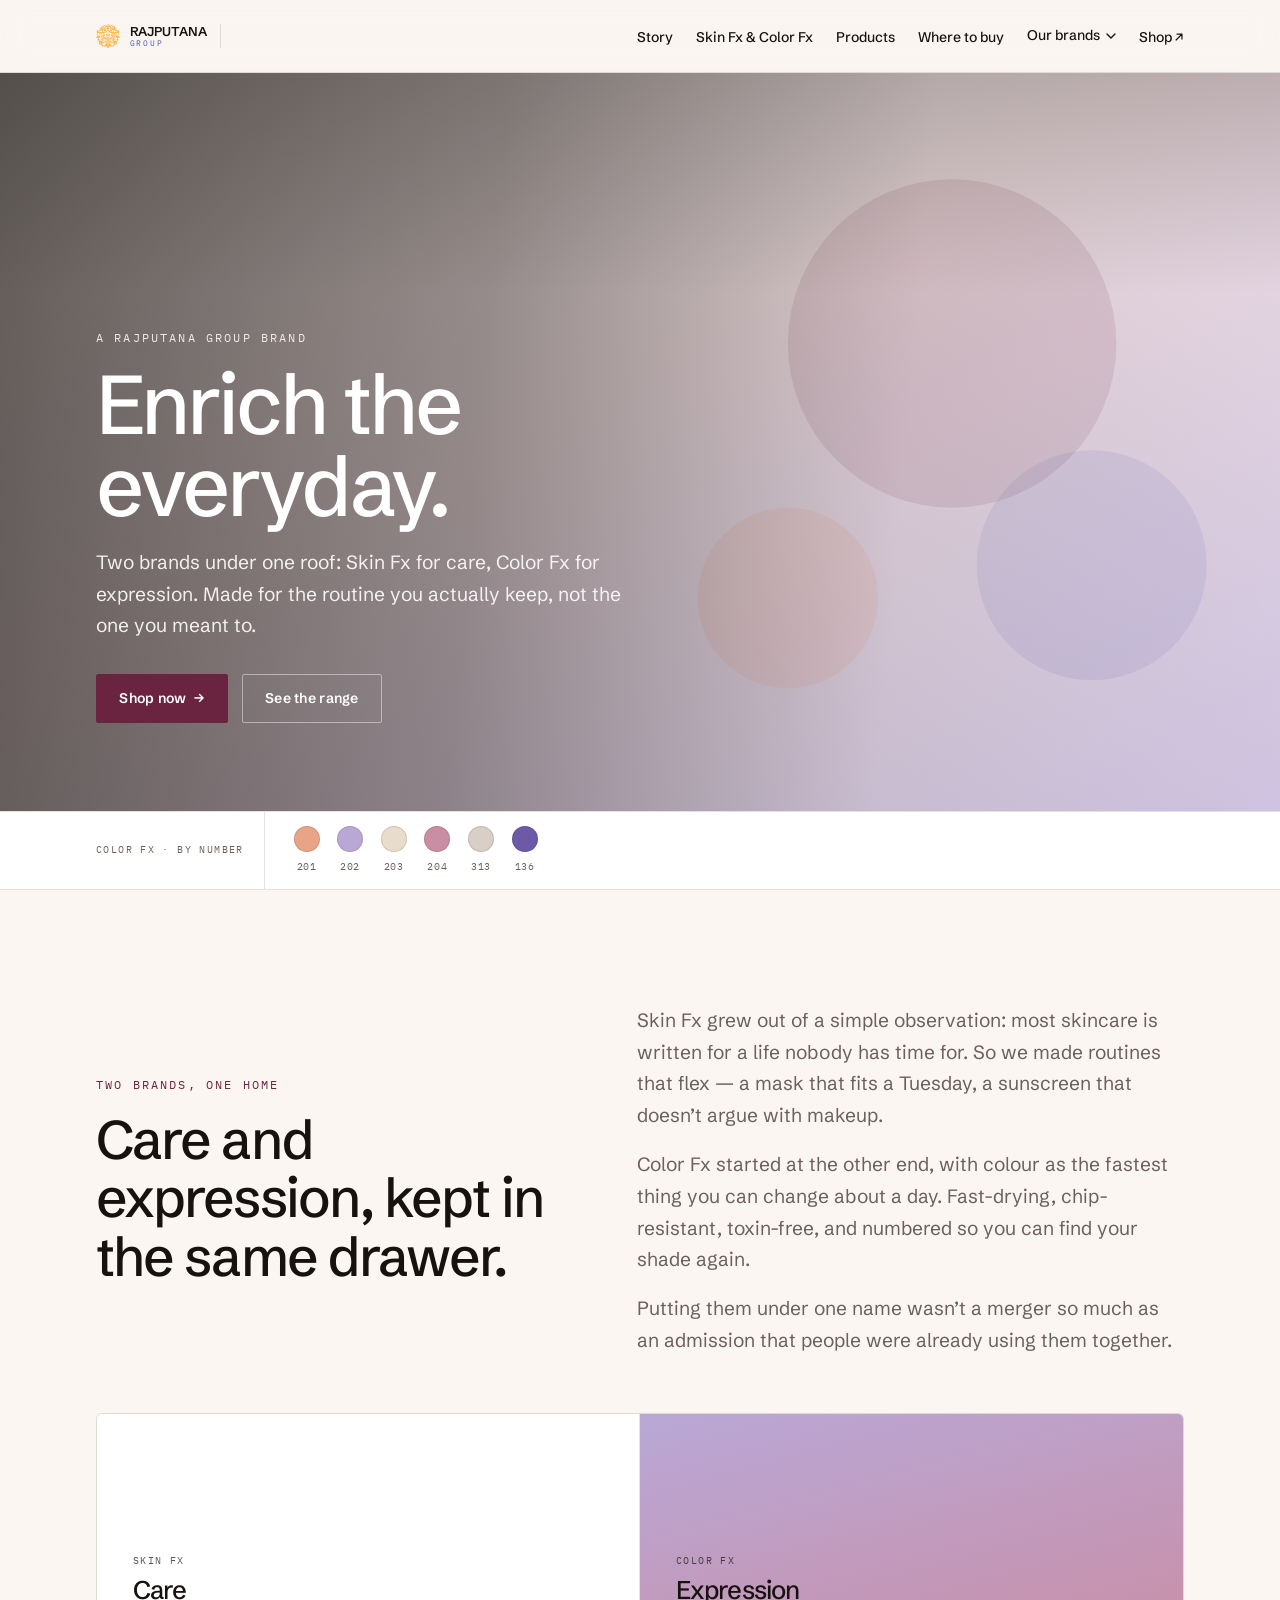
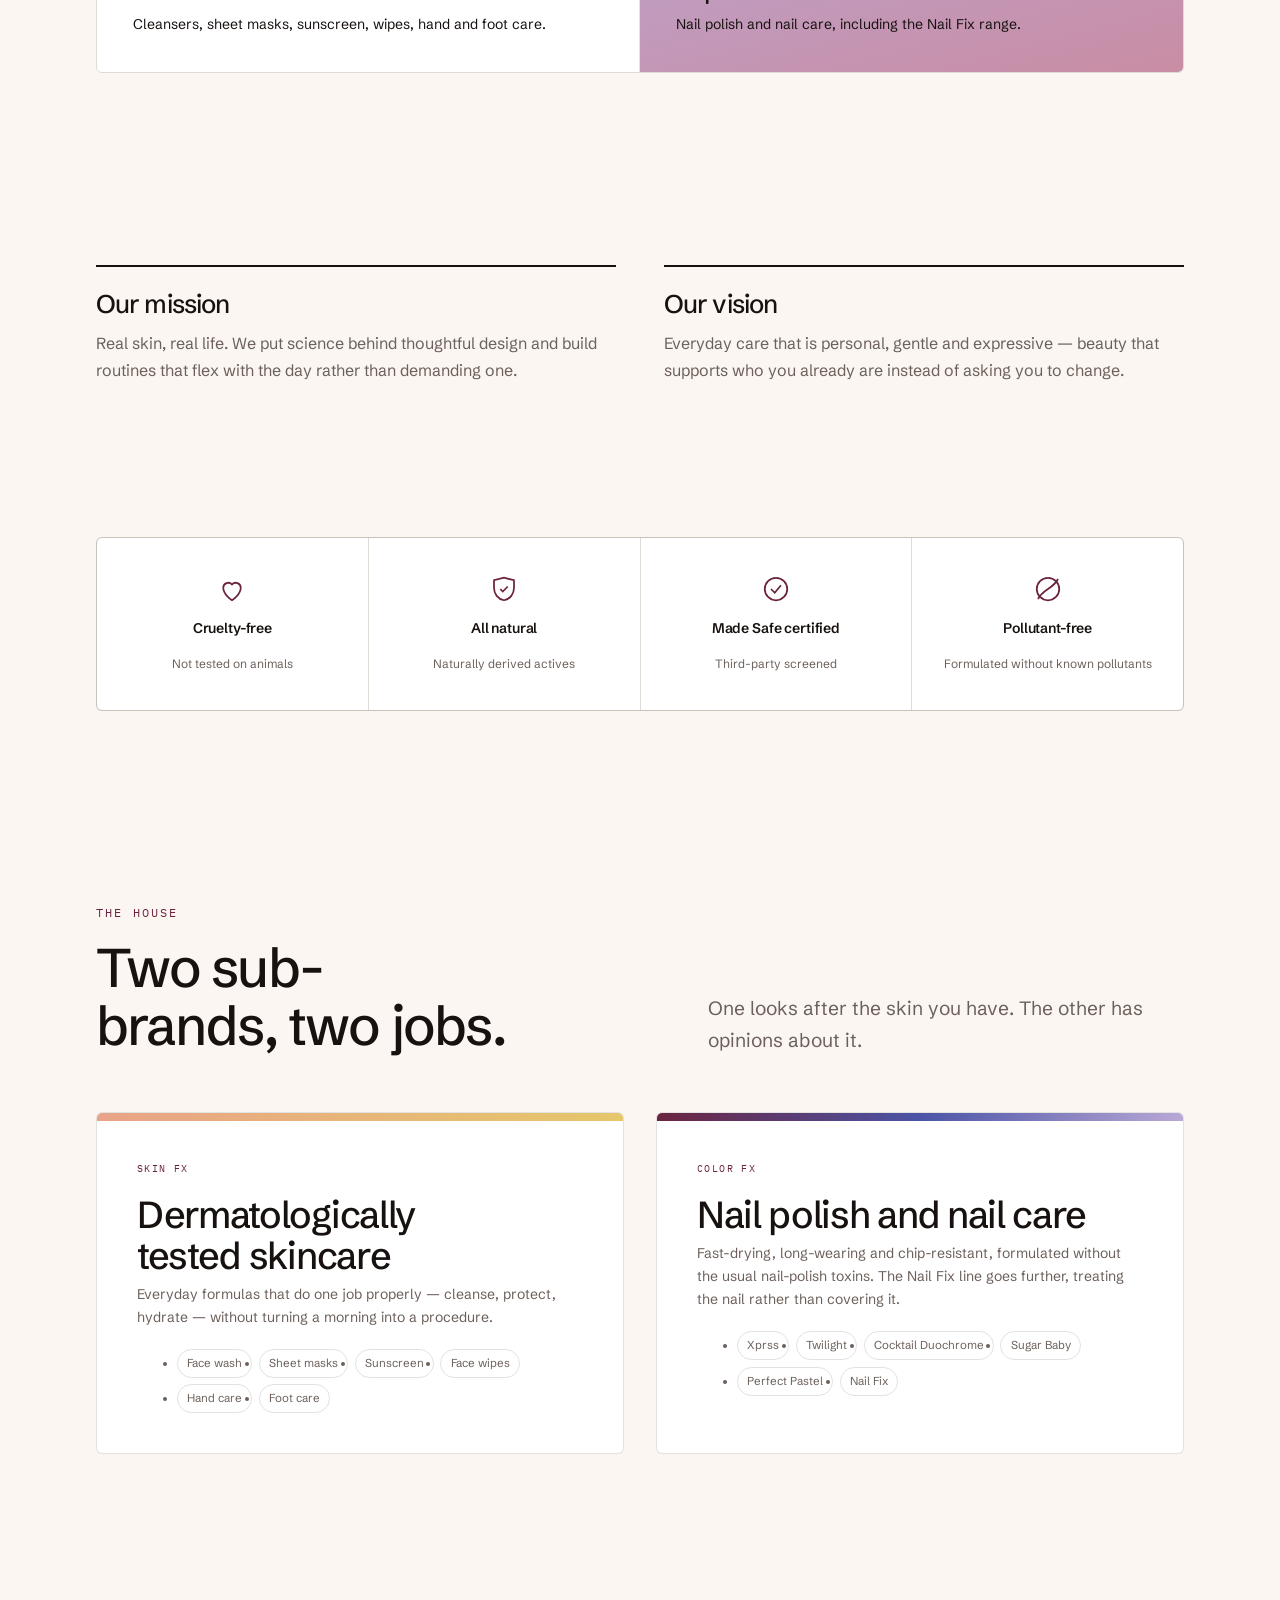
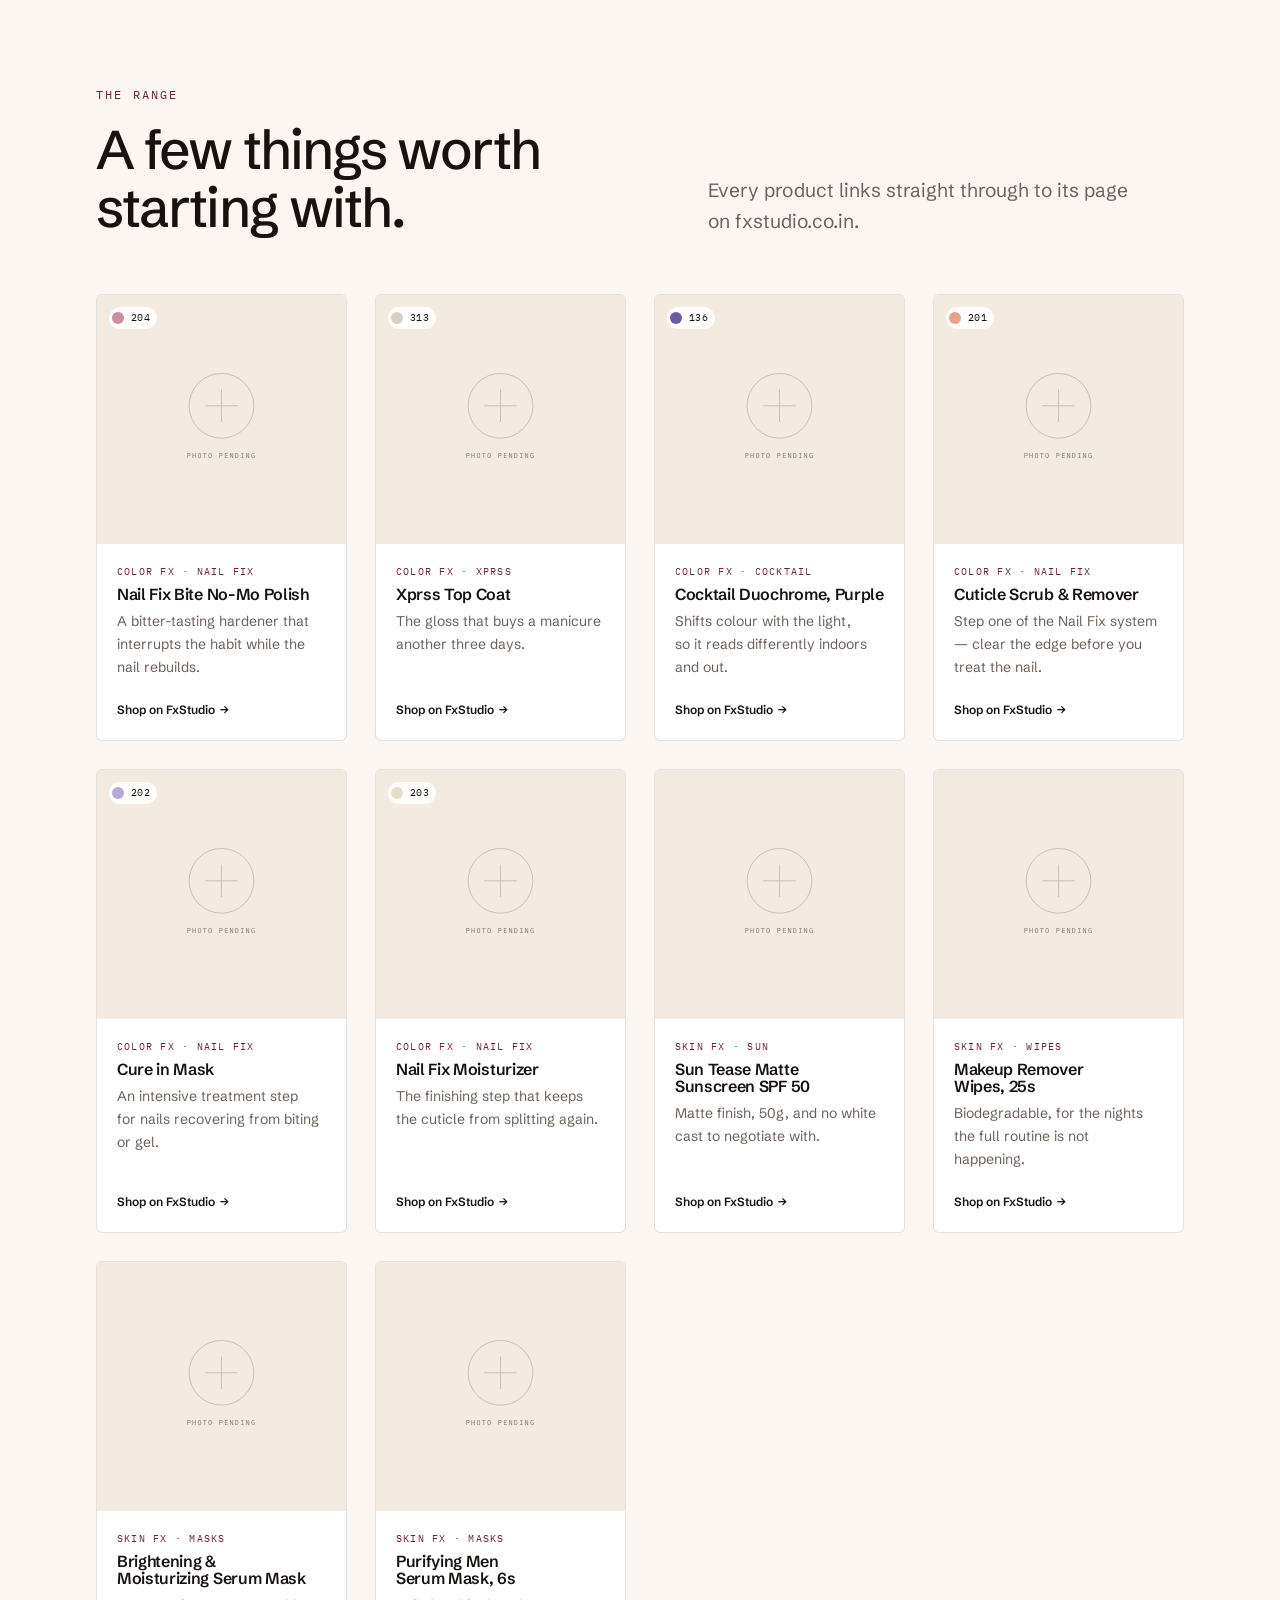
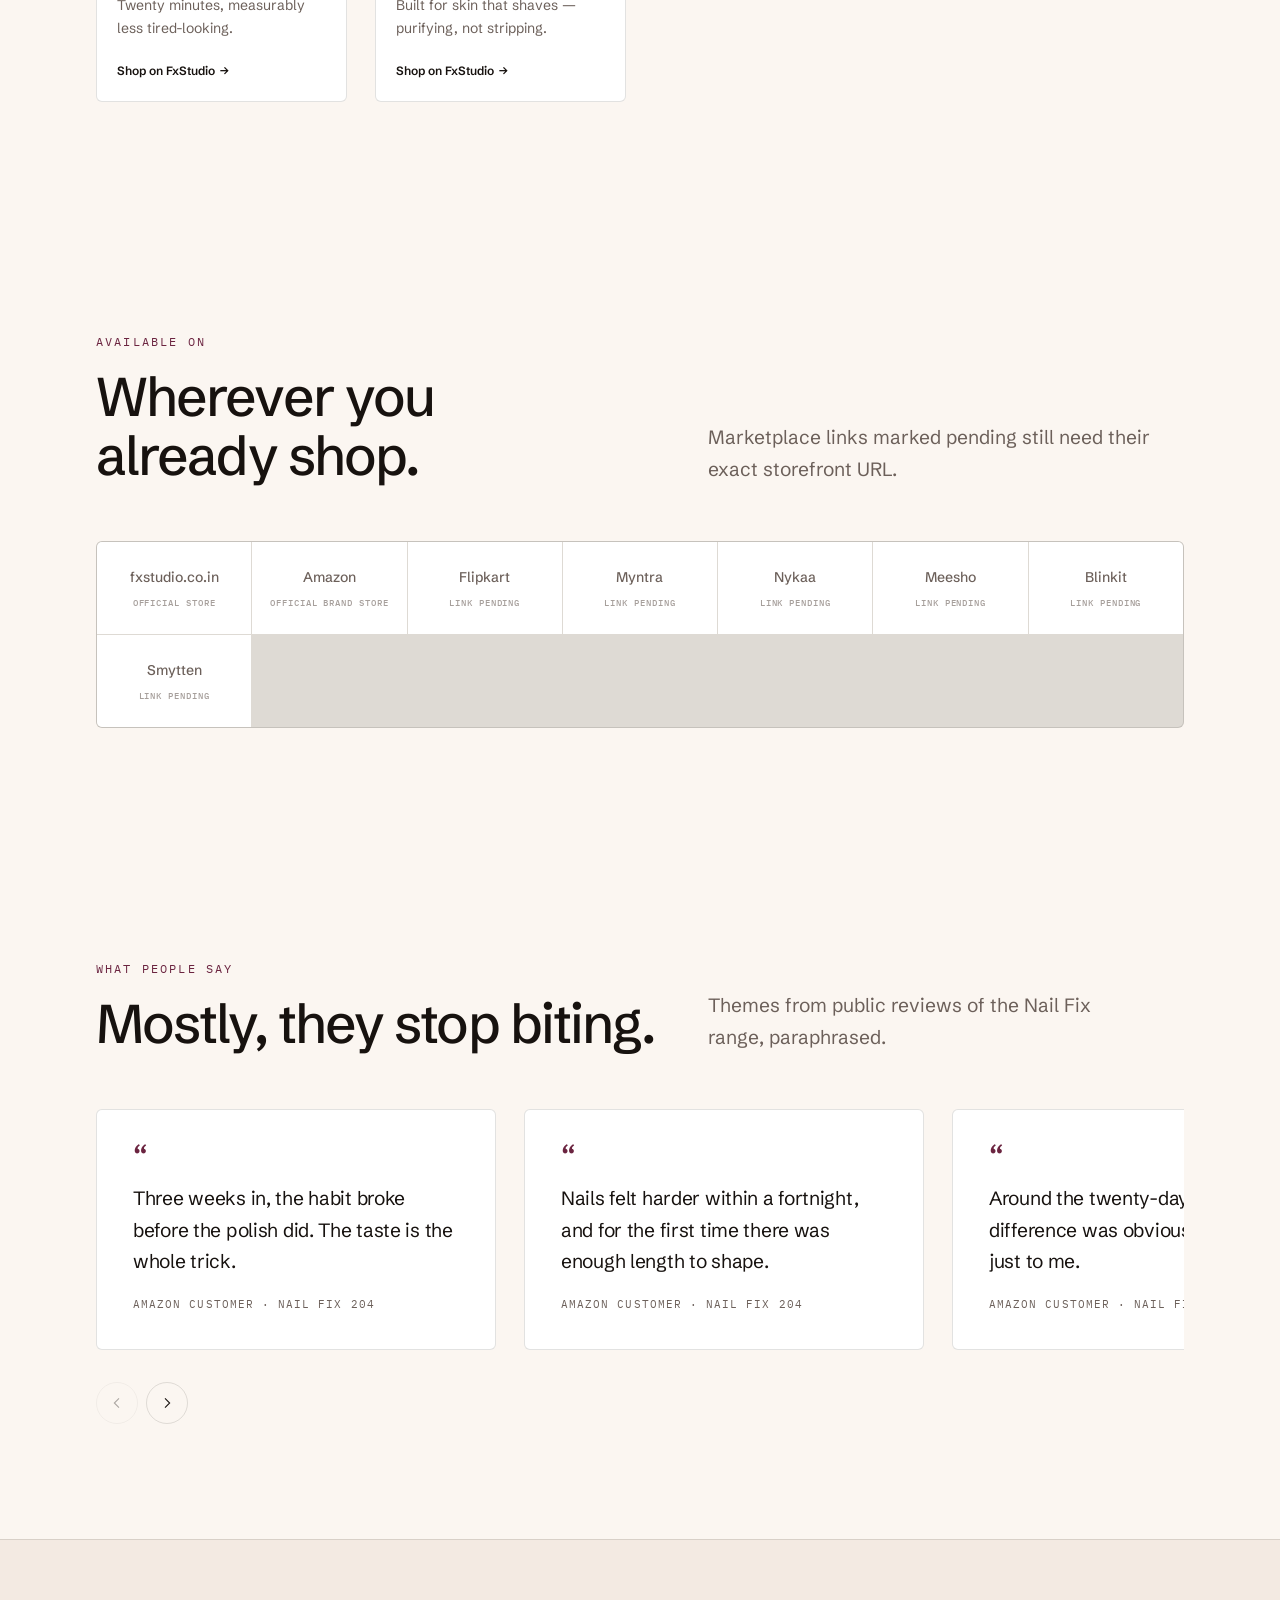
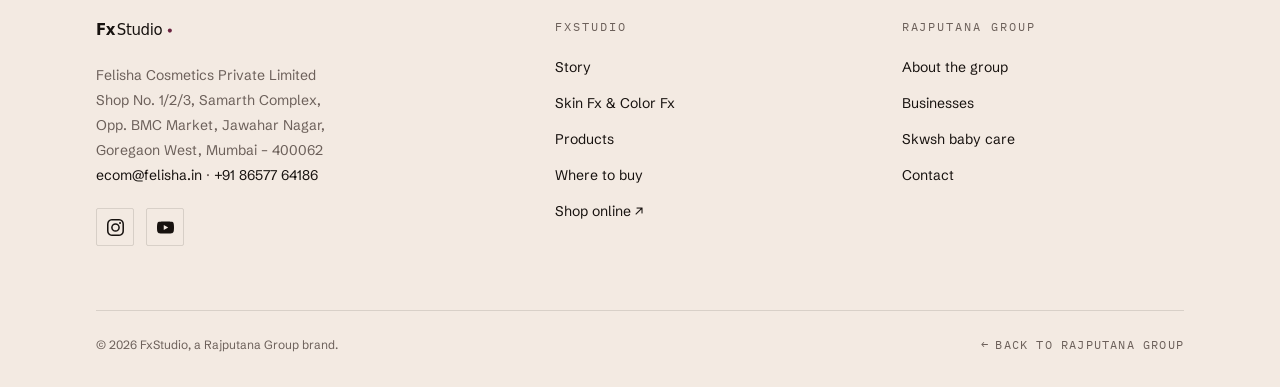
==== commit e05252ad: "Add files via upload" ====
--- a/fxstudio/index.html
+++ b/fxstudio/index.html
@@ -209,7 +209,7 @@
         </li>
         <li>
           <svg viewBox="0 0 24 24" fill="none" stroke="currentColor" stroke-width="1.4" aria-hidden="true"><circle cx="12" cy="12" r="9"/><path d="M8 12l3 3 5-6"/></svg>
-          <strong>Made Safe certified</strong><span>Third-party screened<span class="flag">certificate needed</span></span>
+          <strong>Made Safe certified</strong><span>Third-party screened<span class="flag">certificate on file?</span></span>
         </li>
         <li>
           <svg viewBox="0 0 24 24" fill="none" stroke="currentColor" stroke-width="1.4" aria-hidden="true"><path d="M4 20c4-8 12-8 16-16"/><circle cx="12" cy="12" r="9"/></svg>
@@ -389,7 +389,7 @@
           <div class="product__body">
             <span class="product__cat">Skin Fx &middot; Wipes</span>
             <h3>Makeup Remover Wipes, 25s</h3>
-            <p>For the nights the full routine is not happening.</p>
+            <p>Biodegradable, for the nights the full routine is not happening.</p>
             <span class="product__go">Shop on FxStudio <span aria-hidden="true">&rarr;</span></span>
           </div>
         </a>
@@ -442,7 +442,7 @@
 
       <div class="marketplaces" data-reveal>
         <a href="https://fxstudio.co.in/" rel="noopener">fxstudio.co.in<span class="status">Official store</span></a>
-        <a href="https://www.amazon.in/s?me=A1G2P3NKA8KWQU" rel="noopener">Amazon<span class="status">Seller storefront</span></a>
+        <a href="https://www.amazon.in/stores/ColorFx/page/37F922DE-ADF7-44FB-ABA9-DE8081A9DE41" rel="noopener">Amazon<span class="status">Official brand store</span></a>
         <a href="#stockists">Flipkart<span class="status">Link pending</span></a>
         <a href="#stockists">Myntra<span class="status">Link pending</span></a>
         <a href="#stockists">Nykaa<span class="status">Link pending</span></a>
@@ -511,16 +511,14 @@
              data-fallback="../assets/img/logos/fxstudio.svg"
              alt="FxStudio" width="150" height="38" loading="lazy">
         <address style="margin-top:1.25rem">
-          Bungalow No. A-20/78, Siddha Co-op Housing Society,<br>
-          Siddharth Nagar No. 2, Shri Rang Sable Marg,<br>
-          Next to Ozone Swimming Pool, Goregaon West,<br>
-          Mumbai &ndash; 400104<br>
-          <a href="mailto:ecom@felisha.in">ecom@felisha.in</a>
+          Felisha Cosmetics Private Limited<br>
+          Shop No. 1/2/3, Samarth Complex,<br>
+          Opp. BMC Market, Jawahar Nagar,<br>
+          Goregaon West, Mumbai &ndash; 400062<br>
+          <a href="mailto:ecom@felisha.in">ecom@felisha.in</a> &middot;
+          <a href="tel:+918657764186">+91 86577 64186</a>
         </address>
         <div class="socials">
-          <a href="https://www.facebook.com/share/1N4rHaxz66/" aria-label="FxStudio on Facebook" rel="noopener">
-            <svg viewBox="0 0 24 24" fill="currentColor" aria-hidden="true"><path d="M24 12.07C24 5.4 18.63 0 12 0S0 5.4 0 12.07C0 18.1 4.39 23.1 10.13 24v-8.44H7.08v-3.49h3.05V9.41c0-3.02 1.79-4.69 4.53-4.69 1.31 0 2.68.24 2.68.24v2.97h-1.51c-1.49 0-1.96.93-1.96 1.89v2.25h3.33l-.53 3.49h-2.8V24C19.61 23.1 24 18.1 24 12.07z"/></svg>
-          </a>
           <a href="https://www.instagram.com/fxstudio.in" aria-label="FxStudio on Instagram" rel="noopener">
             <svg viewBox="0 0 24 24" fill="currentColor" aria-hidden="true"><path d="M12 2.16c3.2 0 3.58.01 4.85.07 1.17.05 1.8.25 2.23.41.56.22.96.48 1.38.9.42.42.68.82.9 1.38.16.42.36 1.06.41 2.23.06 1.27.07 1.65.07 4.85s-.01 3.58-.07 4.85c-.05 1.17-.25 1.8-.41 2.23-.22.56-.48.96-.9 1.38-.42.42-.82.68-1.38.9-.42.16-1.06.36-2.23.41-1.27.06-1.65.07-4.85.07s-3.58-.01-4.85-.07c-1.17-.05-1.8-.25-2.23-.41-.56-.22-.96-.48-1.38-.9-.42-.42-.68-.82-.9-1.38-.16-.42-.36-1.06-.41-2.23C2.17 15.58 2.16 15.2 2.16 12s.01-3.58.07-4.85c.05-1.17.25-1.8.41-2.23.22-.56.48-.96.9-1.38.42-.42.82-.68 1.38-.9.42-.16 1.06-.36 2.23-.41C8.42 2.17 8.8 2.16 12 2.16M12 0C8.74 0 8.33.01 7.05.07 5.78.13 4.9.33 4.14.63c-.79.3-1.46.72-2.13 1.38C1.35 2.68.93 3.35.63 4.14.33 4.9.13 5.78.07 7.05.01 8.33 0 8.74 0 12s.01 3.67.07 4.95c.06 1.27.26 2.15.56 2.91.3.79.72 1.46 1.38 2.13.67.66 1.34 1.08 2.13 1.38.76.3 1.64.5 2.91.56C8.33 23.99 8.74 24 12 24s3.67-.01 4.95-.07c1.27-.06 2.15-.26 2.91-.56.79-.3 1.46-.72 2.13-1.38.66-.67 1.08-1.34 1.38-2.13.3-.76.5-1.64.56-2.91.06-1.28.07-1.69.07-4.95s-.01-3.67-.07-4.95c-.06-1.27-.26-2.15-.56-2.91-.3-.79-.72-1.46-1.38-2.13C21.32 1.35 20.65.93 19.86.63c-.76-.3-1.64-.5-2.91-.56C15.67.01 15.26 0 12 0zm0 5.84a6.16 6.16 0 100 12.32 6.16 6.16 0 000-12.32zM12 16a4 4 0 110-8 4 4 0 010 8zm7.85-10.4a1.44 1.44 0 11-2.88 0 1.44 1.44 0 012.88 0z"/></svg>
           </a>
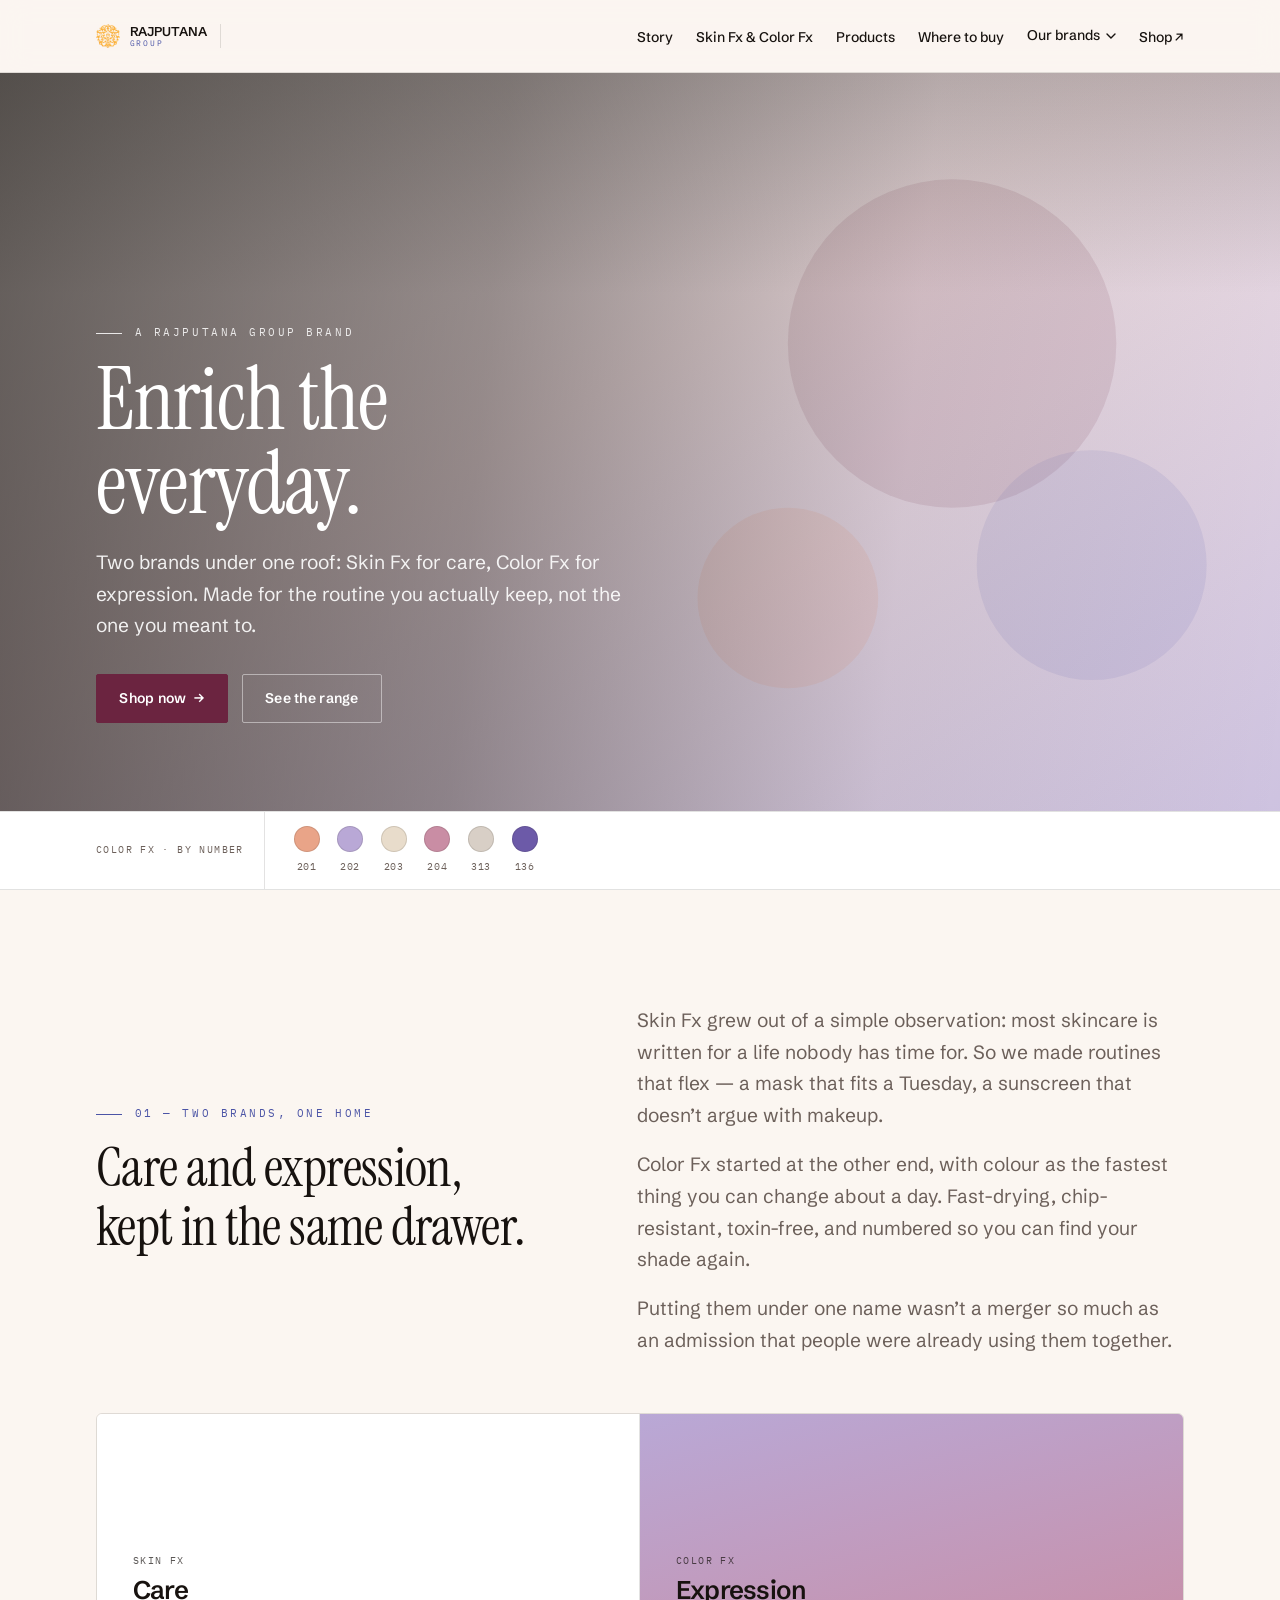
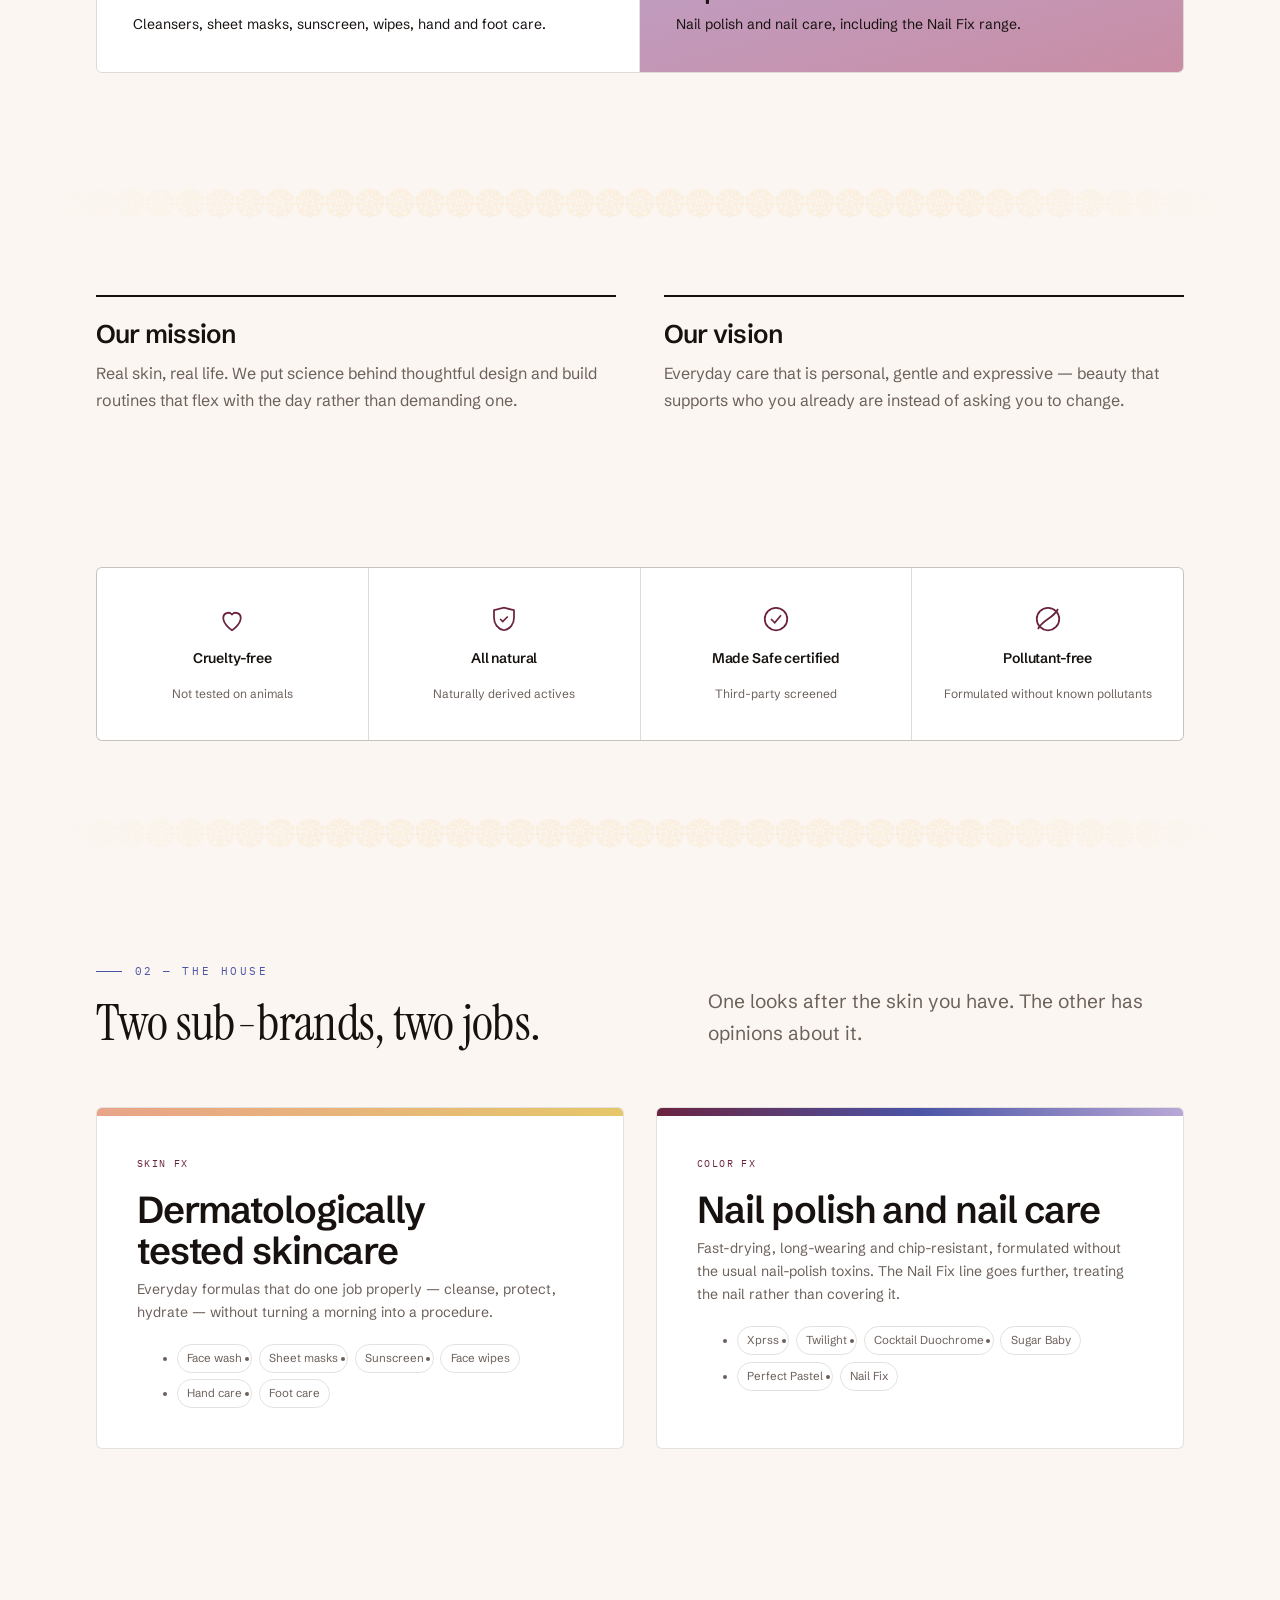
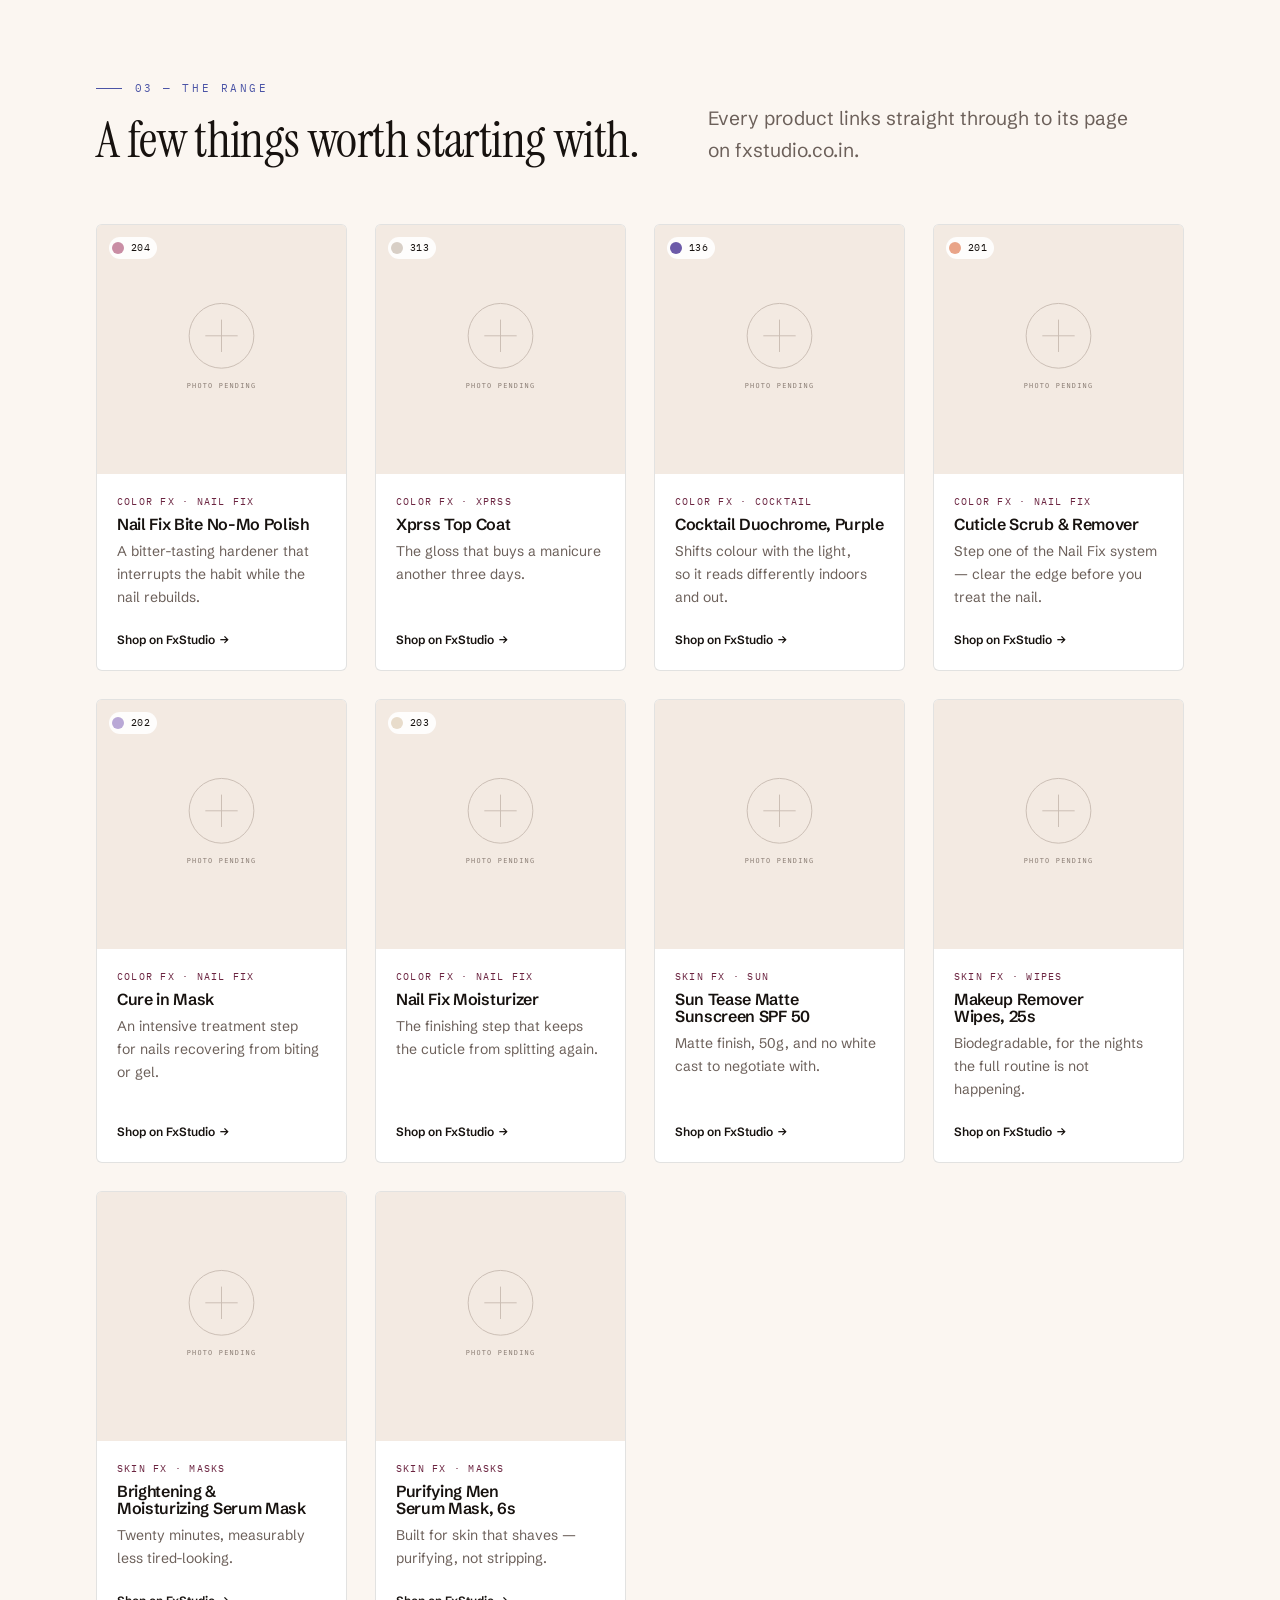
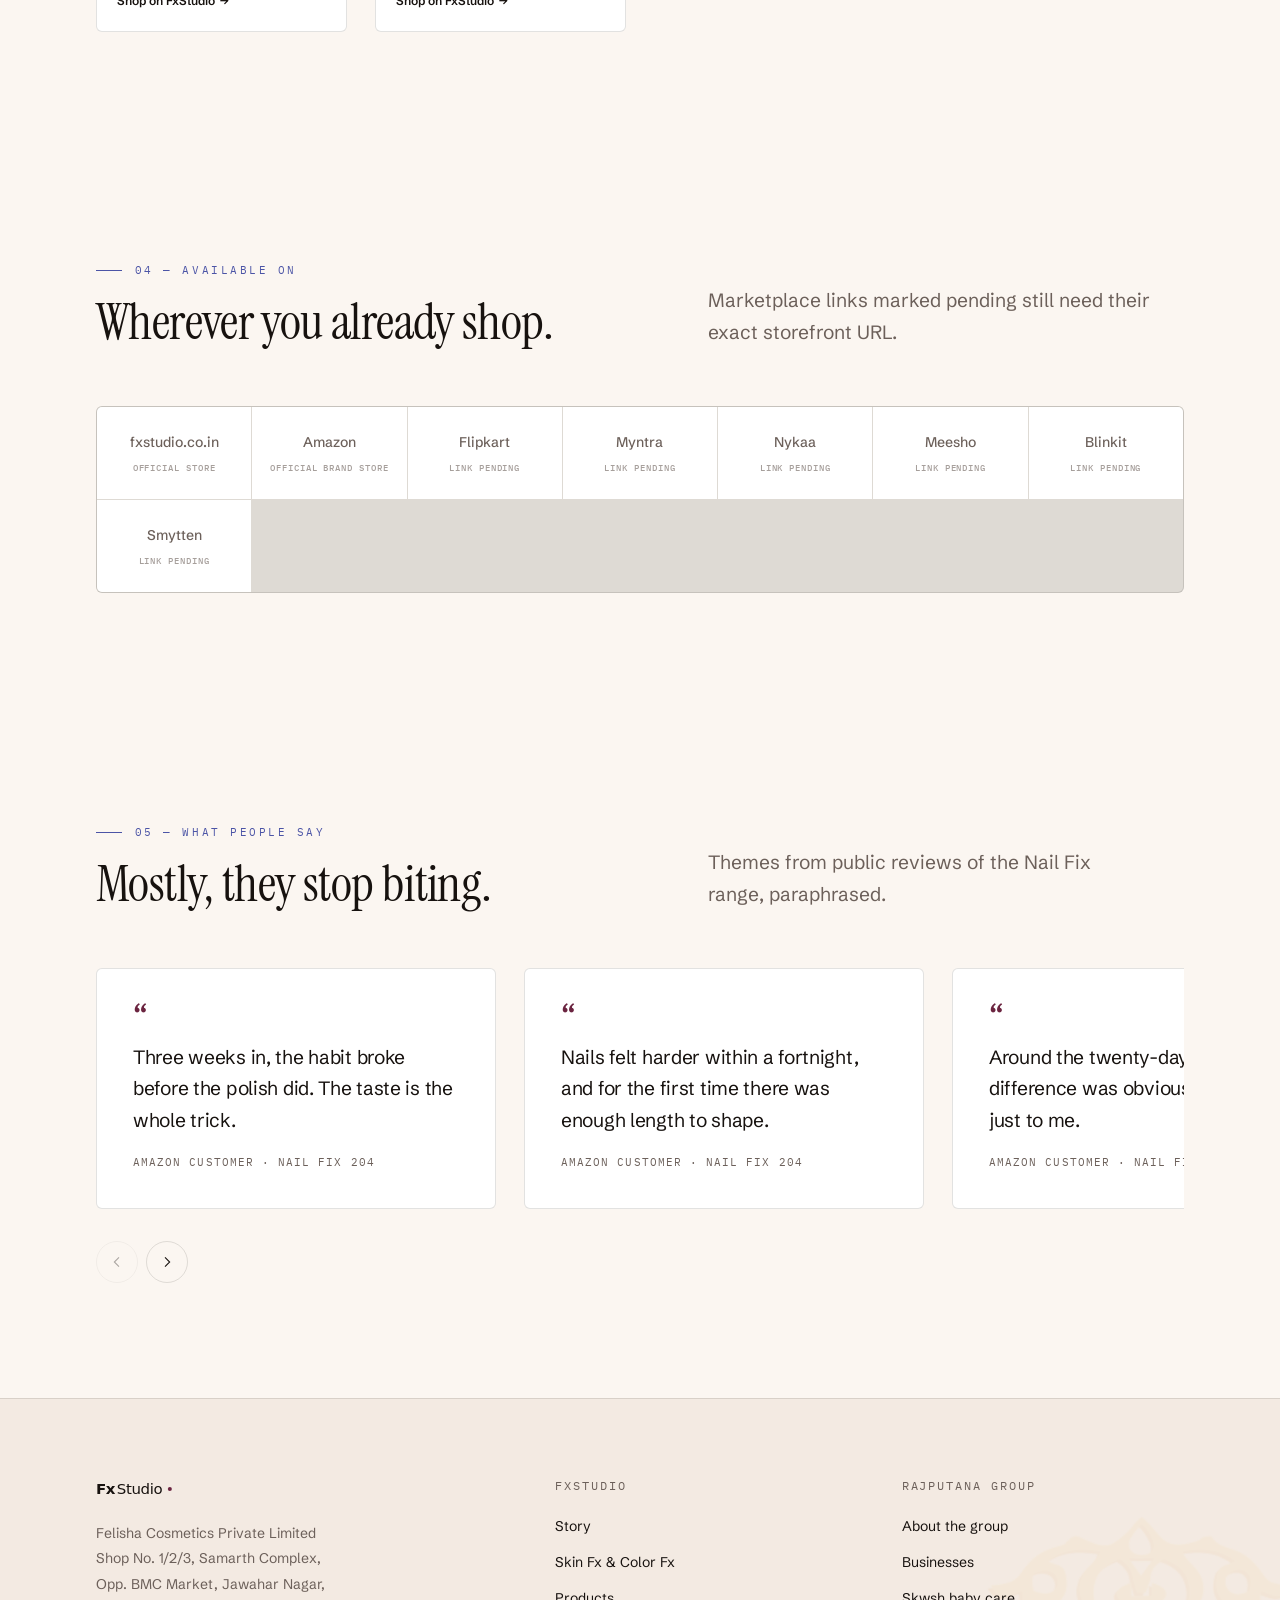
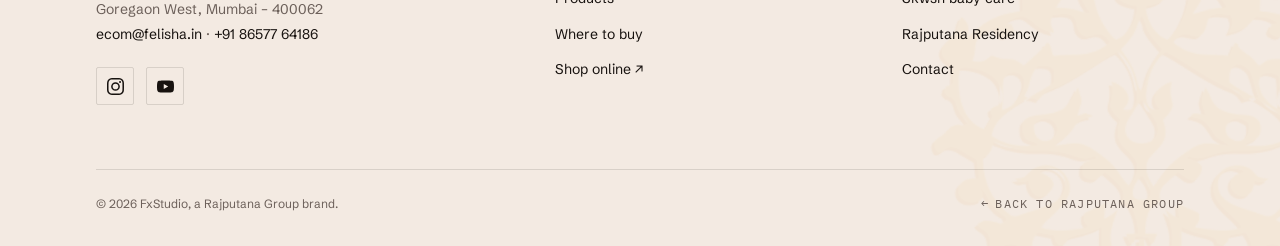
==== commit 7e13df1e: "Add files via upload" ====
--- a/fxstudio/index.html
+++ b/fxstudio/index.html
@@ -20,15 +20,16 @@
 <link rel="apple-touch-icon" href="../assets/img/logos/rajputana-emblem-180.png">
 <link rel="preconnect" href="https://fonts.googleapis.com">
 <link rel="preconnect" href="https://fonts.gstatic.com" crossorigin>
-<link href="https://fonts.googleapis.com/css2?family=IBM+Plex+Mono:wght@400;500&amp;family=Schibsted+Grotesk:wght@400..800&amp;display=swap" rel="stylesheet">
+<link href="https://fonts.googleapis.com/css2?family=Instrument+Serif:ital@0;1&amp;family=IBM+Plex+Mono:wght@400;500&amp;family=Schibsted+Grotesk:wght@400..800&amp;display=swap" rel="stylesheet">
 <link rel="preload" as="image" href="../assets/img/logos/rajputana-emblem-512.png">
-<link rel="stylesheet" href="../assets/css/base.css">
-<link rel="stylesheet" href="../assets/css/fxstudio.css">
+<link rel="stylesheet" href="../assets/css/base.css?v=0ed642cb">
+<link rel="stylesheet" href="../assets/css/fxstudio.css?v=61e88be8">
 <noscript><style>.preloader{display:none!important}body.is-loading{overflow:visible!important}[data-reveal]{opacity:1!important;transform:none!important}</style></noscript>
 </head>
 
 <body class="fx is-loading">
 <a class="skip-link" href="#main">Skip to content</a>
+<div class="progress" id="progress" aria-hidden="true"></div>
 
 <!-- ===== PRELOADER — Rajputana emblem ===== -->
 <div class="preloader" id="preloader" role="status" aria-live="polite" aria-label="Loading">
@@ -66,6 +67,7 @@
           </button>
           <div class="dropdown__menu">
             <a href="./"><strong>FxStudio</strong><span>Nail care &amp; skincare</span></a>
+            <a href="../realty/"><strong>Rajputana Residency</strong><span>Realty</span></a>
             <a href="../skwsh/"><strong>Skwsh</strong><span>Baby care</span></a>
             <a href="../"><strong>Rajputana Group</strong><span>The parent company</span></a>
           </div>
@@ -136,7 +138,7 @@
     <div class="shell">
       <div class="fx-story">
         <div data-reveal>
-          <span class="eyebrow">Two brands, one home</span>
+          <span class="eyebrow">01 &mdash; Two brands, one home</span>
           <h2>Care and expression, kept in the same drawer.</h2>
         </div>
         <div data-reveal>
@@ -173,6 +175,8 @@
   </section>
 
   <!-- ===== MISSION / VISION ===== -->
+  <div class="jali" aria-hidden="true"></div>
+
   <section class="section section--tight">
     <div class="shell">
       <div class="fx-vm">
@@ -220,11 +224,13 @@
   </section>
 
   <!-- ===== HOUSE OF BRANDS ===== -->
+  <div class="jali" aria-hidden="true"></div>
+
   <section class="section" id="house">
     <div class="shell">
       <div class="section-head" data-reveal>
         <div>
-          <span class="eyebrow">The house</span>
+          <span class="eyebrow">02 &mdash; The house</span>
           <h2>Two sub-brands, two jobs.</h2>
         </div>
         <p class="lede">One looks after the skin you have. The other has opinions about it.</p>
@@ -274,7 +280,7 @@
     <div class="shell">
       <div class="section-head" data-reveal>
         <div>
-          <span class="eyebrow">The range</span>
+          <span class="eyebrow">03 &mdash; The range</span>
           <h2>A few things worth starting with.</h2>
         </div>
         <p class="lede">
@@ -431,7 +437,7 @@
     <div class="shell">
       <div class="section-head" data-reveal>
         <div>
-          <span class="eyebrow">Available on</span>
+          <span class="eyebrow">04 &mdash; Available on</span>
           <h2>Wherever you already shop.</h2>
         </div>
         <p class="lede">
@@ -461,7 +467,7 @@
     <div class="shell">
       <div class="section-head" data-reveal>
         <div>
-          <span class="eyebrow">What people say</span>
+          <span class="eyebrow">05 &mdash; What people say</span>
           <h2>Mostly, they stop biting.</h2>
         </div>
         <p class="lede">
@@ -545,6 +551,7 @@
           <li><a href="../">About the group</a></li>
           <li><a href="../#verticals">Businesses</a></li>
           <li><a href="../skwsh/">Skwsh baby care</a></li>
+          <li><a href="../realty/">Rajputana Residency</a></li>
           <li><a href="../#contact">Contact</a></li>
         </ul>
       </div>
@@ -557,7 +564,7 @@
   </div>
 </footer>
 
-<script src="../assets/js/main.js"></script>
+<script src="../assets/js/main.js?v=69a0afc1"></script>
 <script>document.getElementById('year').textContent = new Date().getFullYear();</script>
 </body>
 </html>
--- a/assets/css/base.css
+++ b/assets/css/base.css
@@ -489,6 +489,9 @@
 /* Visible only when the page has ?flags=1 in the URL — lets Sushant audit
    every to-be-confirmed number without shipping notes to the public site. */
 .flag { display: none; }
+/* Section rules like `.coverage__stats span` outrank a bare `.flag`, which
+   leaked review markers onto the public page. This can't be outranked. */
+body:not([data-flags="on"]) .flag { display: none !important; }
 body[data-flags="on"] .flag {
   display: inline-block;
   margin-left: 0.4em;
@@ -609,3 +612,88 @@
   body.is-loading { overflow: visible; }
   .preloader__mark, .preloader__ring, .preloader__word { animation: none; }
 }
+
+/* ==========================================================================
+   SHARED CHROME — every page gets these. Brand sheets set only the palette
+   and the supporting typeface; the structure and furniture live here so the
+   four pages read as one site rather than four projects.
+   ========================================================================== */
+
+:root { --font-serif: "Instrument Serif", Georgia, "Times New Roman", serif; }
+
+/* --- Display voice: the same serif speaks on every page ----------------- */
+h1, h2 { font-family: var(--font-serif); font-weight: 400; letter-spacing: -0.012em; }
+h1 em, h2 em { font-style: italic; }
+
+/* --- Eyebrow: mono, gold, with a rule ----------------------------------- */
+.eyebrow {
+  font-family: var(--font-mono);
+  font-size: 0.66rem;
+  letter-spacing: 0.24em;
+  text-transform: uppercase;
+  color: var(--accent-2, var(--accent));
+  display: flex;
+  align-items: center;
+  gap: 0.8rem;
+  margin-bottom: 1rem;
+}
+.eyebrow::before {
+  content: "";
+  width: 26px;
+  height: 1px;
+  background: currentColor;
+  flex-shrink: 0;
+}
+
+/* --- Section head: the same two-column rhythm everywhere ---------------- */
+.section-head {
+  display: grid;
+  grid-template-columns: minmax(0, 1.15fr) minmax(0, 1fr);
+  gap: clamp(1.5rem, 5vw, 5rem);
+  align-items: end;
+  margin-bottom: clamp(2.25rem, 4.5vw, 4rem);
+}
+@media (max-width: 860px) { .section-head { grid-template-columns: 1fr; gap: 1.1rem; } }
+.section-head h2 { font-size: clamp(1.95rem, 4vw, 3.5rem); line-height: 1.04; }
+.section-head p { color: var(--text-dim); font-size: var(--t-lg); max-width: 46ch; }
+
+/* --- Scroll progress ---------------------------------------------------- */
+.progress {
+  position: fixed;
+  top: 0; left: 0;
+  height: 2px;
+  width: 0;
+  background: linear-gradient(90deg, var(--accent-2, var(--accent)), var(--accent));
+  z-index: 200;
+  transition: width 0.08s linear;
+  pointer-events: none;
+}
+
+/* --- Jali divider: the emblem tiled, the family thread ------------------ */
+.jali {
+  height: 30px;
+  background-image: url("../img/logos/rajputana-emblem-512.png");
+  background-repeat: repeat-x;
+  background-size: auto 30px;
+  background-position: center;
+  opacity: 0.13;
+  margin-inline: auto;
+  max-width: var(--shell);
+  width: calc(100% - var(--gutter) * 2);
+  -webkit-mask-image: linear-gradient(90deg, transparent, #000 22%, #000 78%, transparent);
+  mask-image: linear-gradient(90deg, transparent, #000 22%, #000 78%, transparent);
+}
+
+/* --- Footer carries the emblem on every page --------------------------- */
+.site-footer { position: relative; overflow: hidden; }
+.site-footer::after {
+  content: "";
+  position: absolute;
+  right: -70px; bottom: -90px;
+  width: min(46vw, 420px);
+  aspect-ratio: 1;
+  background: url("../img/logos/rajputana-emblem-512.png") no-repeat center / contain;
+  opacity: 0.05;
+  pointer-events: none;
+}
+.site-footer > .shell { position: relative; z-index: 1; }
--- a/assets/css/fxstudio.css
+++ b/assets/css/fxstudio.css
@@ -44,6 +44,8 @@
   --sh-136: #6c5aa8;      /* Cocktail Duochrome Purple */
   --sh-203: #e8dccb;      /* Nail Fix Moisturizer */
 
+  /* Shared display voice; Schibsted Grotesk stays for names, UI and body */
+  --font-serif:   "Instrument Serif", Georgia, serif;
   --font-display: "Schibsted Grotesk", system-ui, sans-serif;
   --font-body:    "Schibsted Grotesk", system-ui, sans-serif;
   --font-mono:    "IBM Plex Mono", ui-monospace, monospace;
@@ -52,7 +54,9 @@
   --radius-lg: 6px;
 }
 
-.fx h1, .fx h2, .fx h3 { letter-spacing: -0.035em; font-weight: 500; }
+.fx h1, .fx h2 { font-family: var(--font-serif); font-weight: 400; letter-spacing: -0.012em; }
+.fx h3 { font-family: var(--font-display); letter-spacing: -0.03em; font-weight: 600; }
+.fx h1 em, .fx h2 em { font-style: italic; color: var(--accent); }
 
 .fx .btn { color: #fff; }
 .fx .btn--ghost { color: var(--text); }
@@ -95,7 +99,8 @@
 .fx-hero__inner { position: relative; z-index: 2; padding-block: clamp(3rem, 8vw, 5.5rem); }
 
 .fx-hero h1 {
-  font-size: var(--t-4xl);
+  font-size: clamp(2.6rem, 7vw, 5.4rem);
+  font-weight: 400;
   color: #fff;
   max-width: 13ch;
   line-height: 0.98;
@@ -438,14 +443,6 @@
 .quotes__nav button:disabled { opacity: 0.35; cursor: default; }
 
 /* --- Section rhythm ----------------------------------------------------- */
-.fx .section-head { margin-bottom: clamp(2rem, 4.5vw, 3.5rem); }
-.fx .section-head h2 { font-size: var(--t-3xl); }
-.fx .section-head {
-  display: grid;
-  grid-template-columns: minmax(0, 1fr) minmax(0, 0.85fr);
-  gap: clamp(1.25rem, 4vw, 3.5rem);
-  align-items: end;
-}
-@media (max-width: 800px) { .fx .section-head { grid-template-columns: 1fr; } }
+
 
 .fx .site-footer { background: var(--surface-2); }
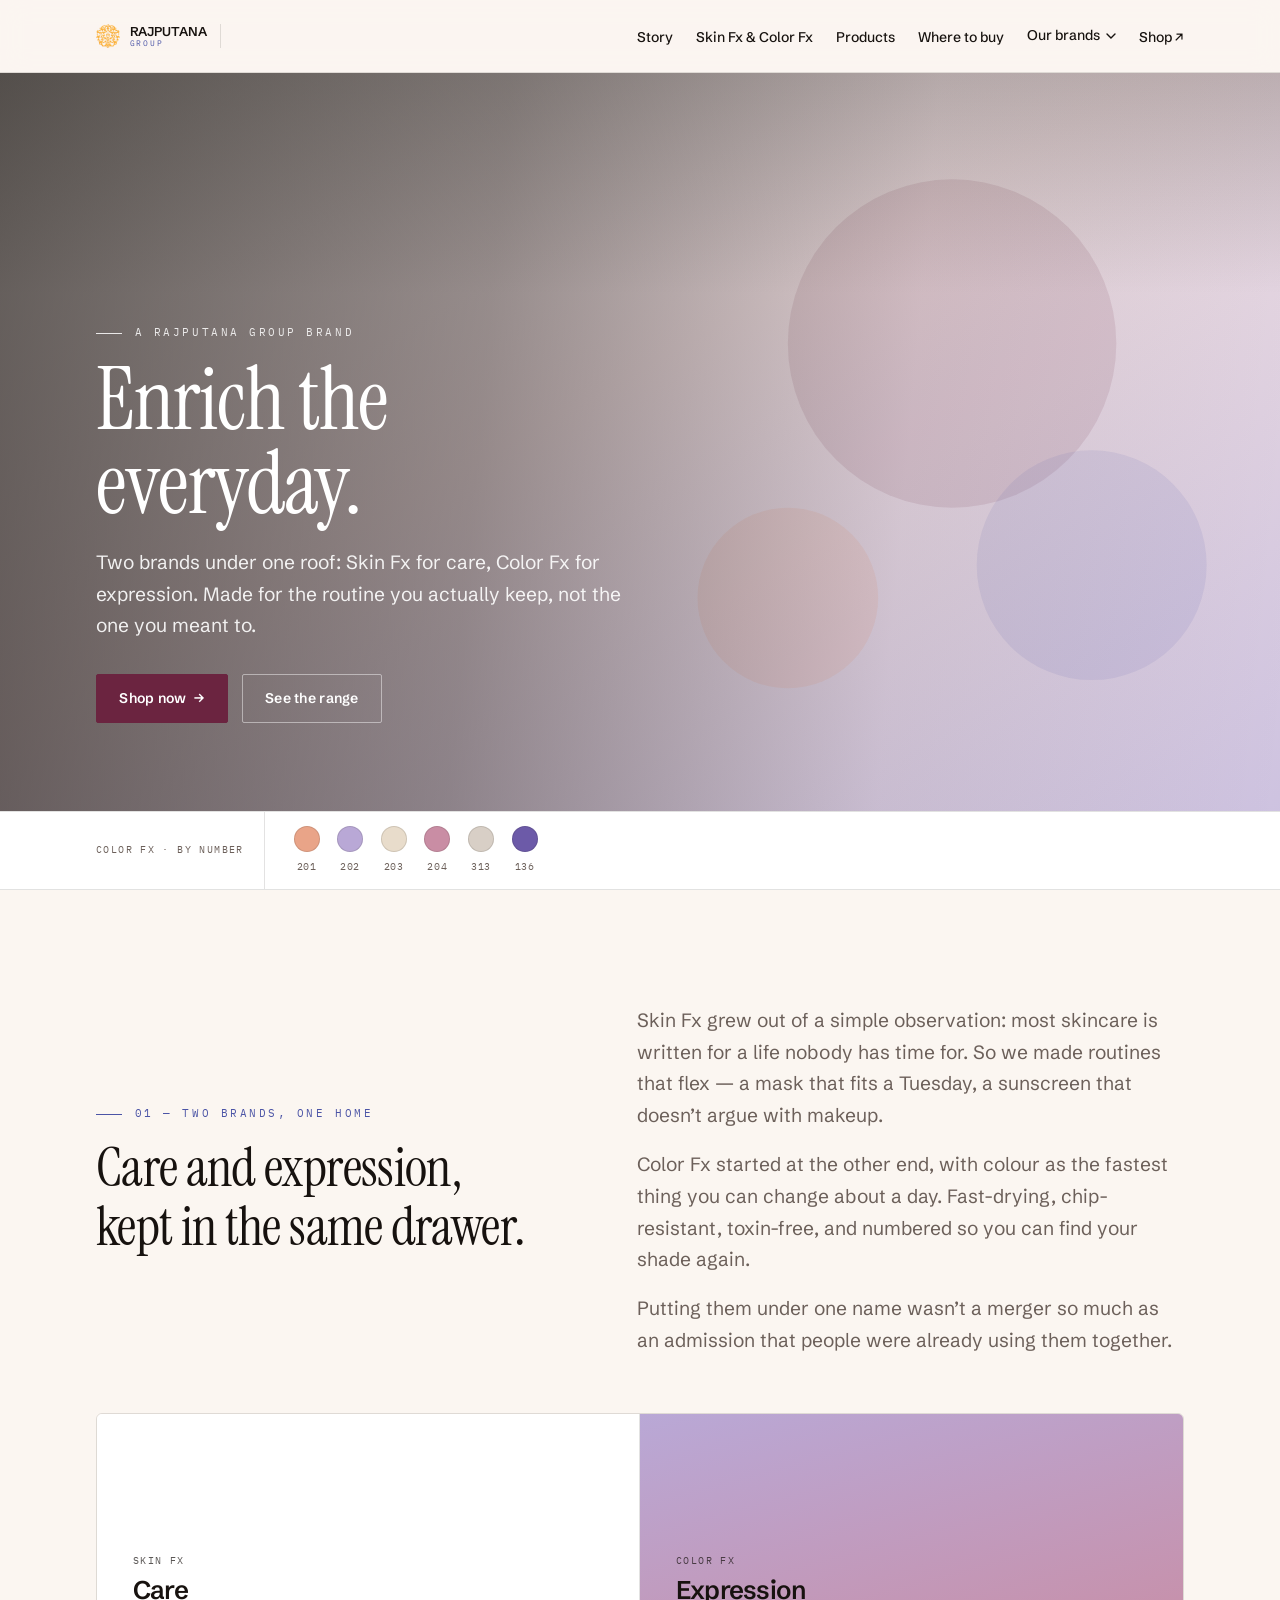
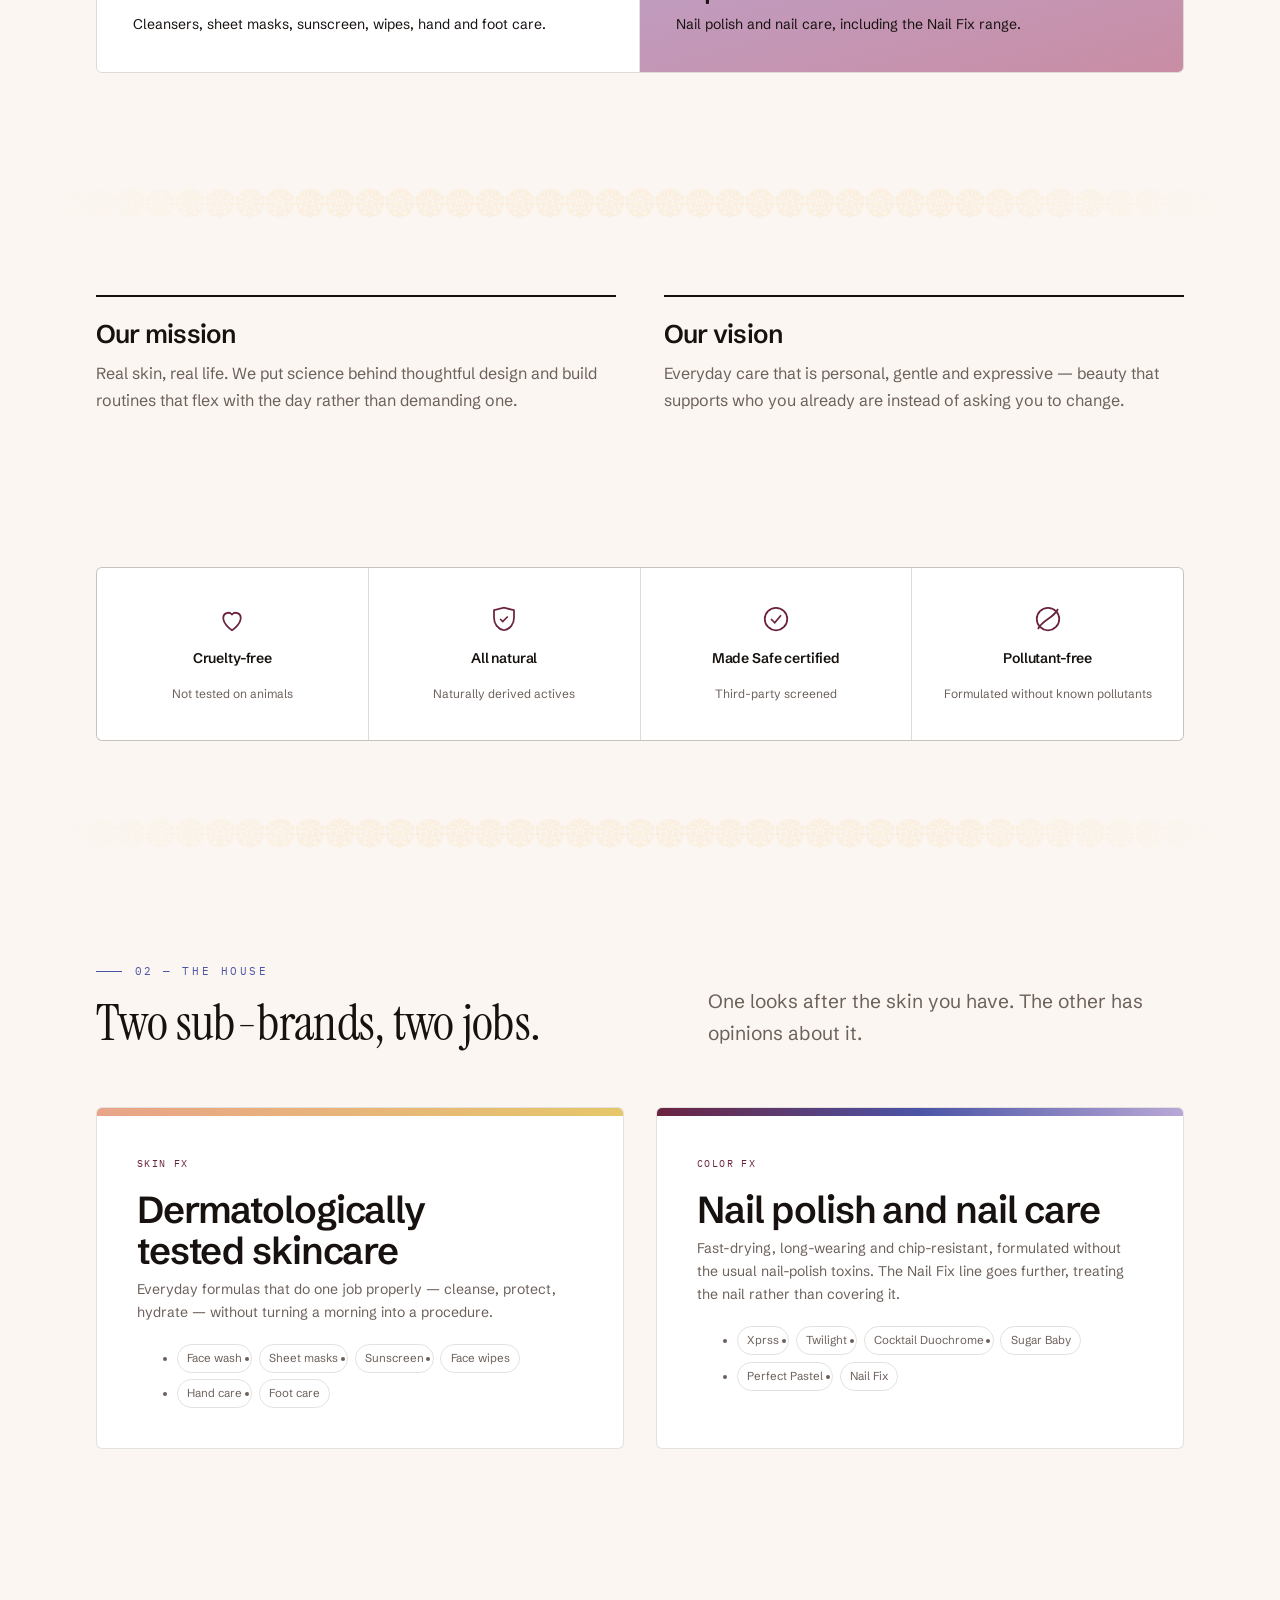
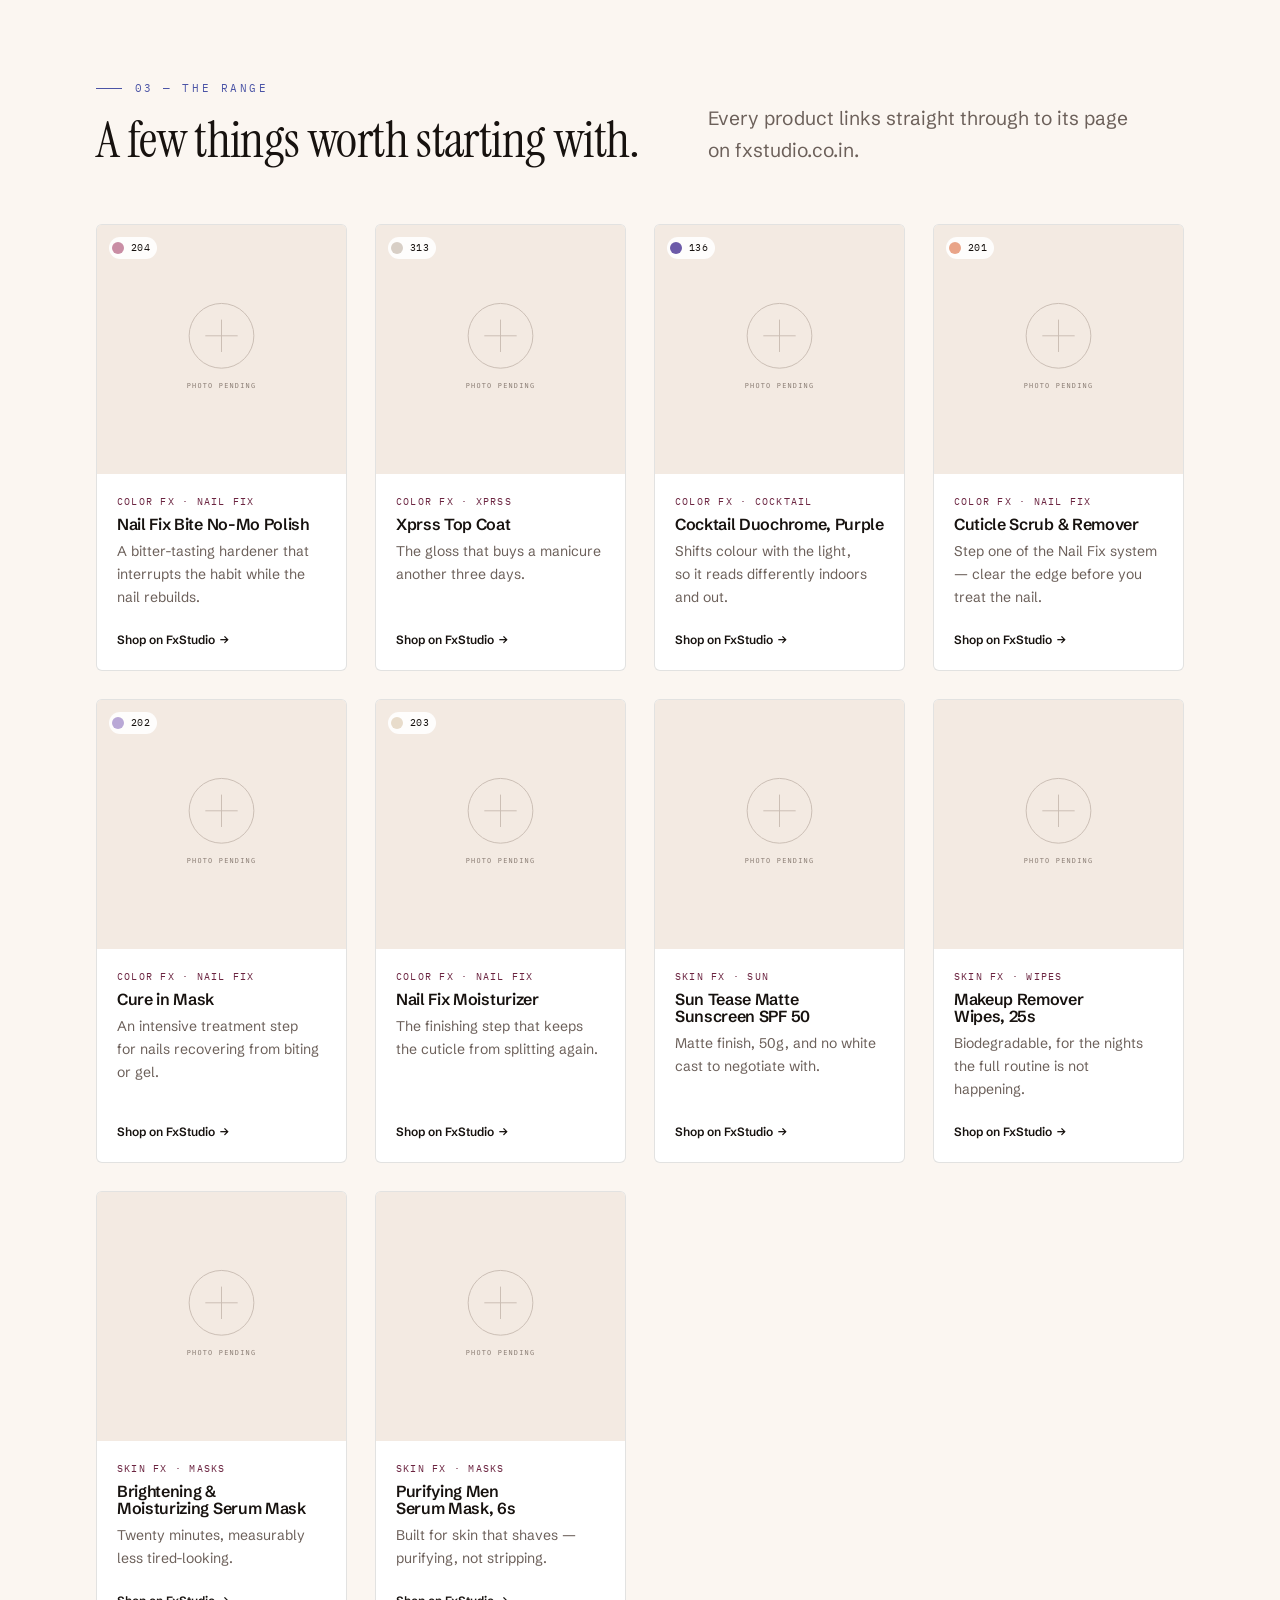
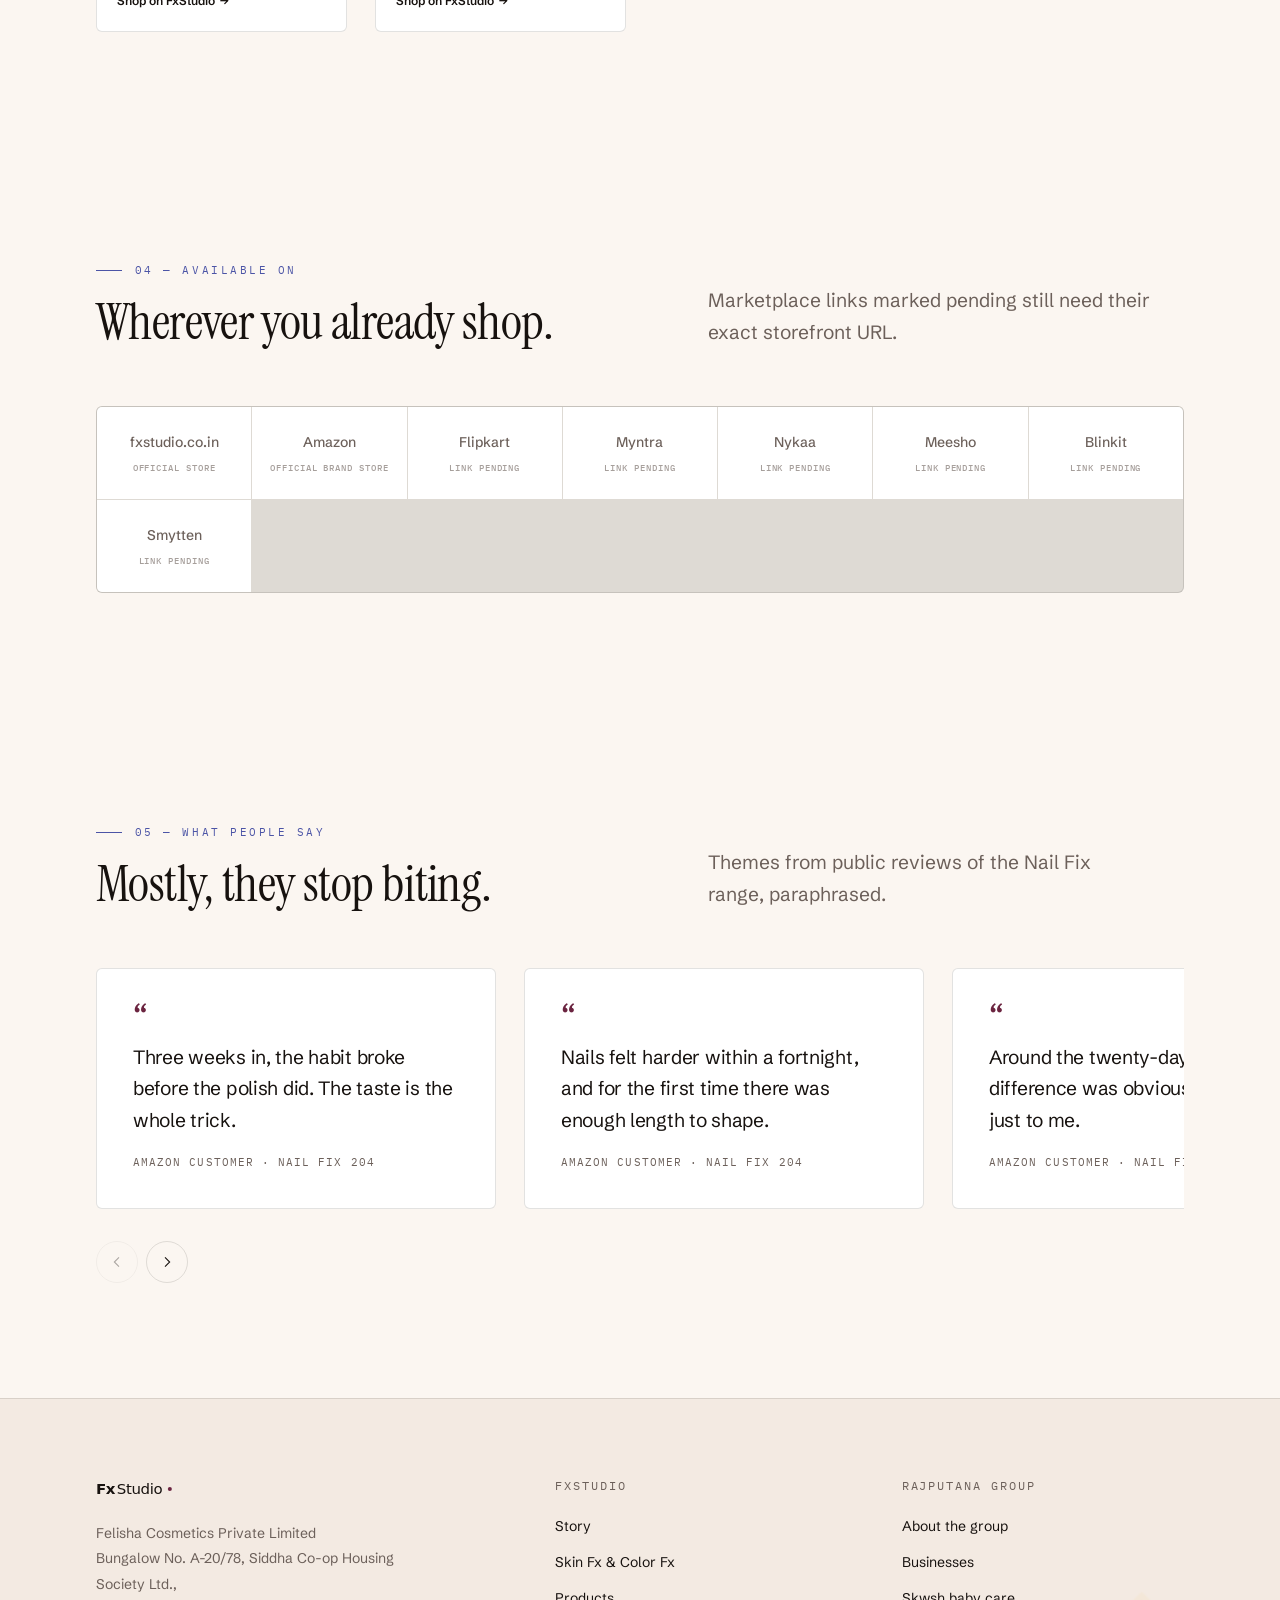
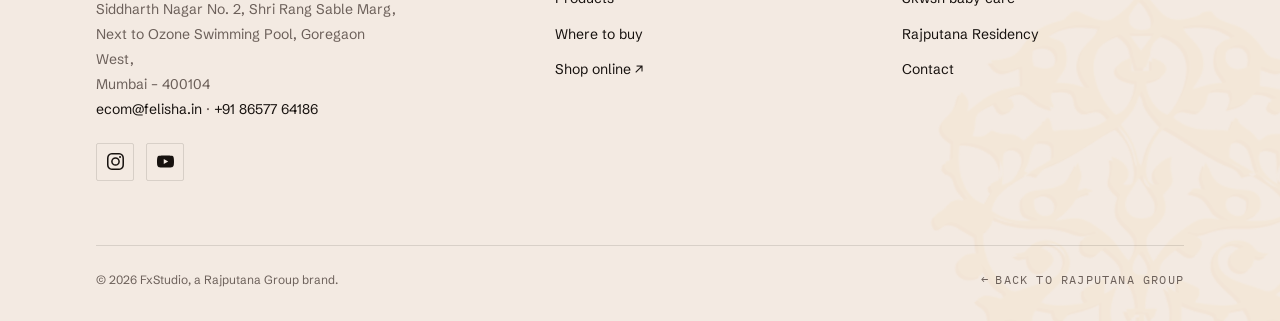
==== commit 90e52f28: "Add files via upload" ====
--- a/fxstudio/index.html
+++ b/fxstudio/index.html
@@ -518,9 +518,10 @@
              alt="FxStudio" width="150" height="38" loading="lazy">
         <address style="margin-top:1.25rem">
           Felisha Cosmetics Private Limited<br>
-          Shop No. 1/2/3, Samarth Complex,<br>
-          Opp. BMC Market, Jawahar Nagar,<br>
-          Goregaon West, Mumbai &ndash; 400062<br>
+          Bungalow No. A-20/78, Siddha Co-op Housing Society Ltd.,<br>
+          Siddharth Nagar No. 2, Shri Rang Sable Marg,<br>
+          Next to Ozone Swimming Pool, Goregaon West,<br>
+          Mumbai &ndash; 400104<br>
           <a href="mailto:ecom@felisha.in">ecom@felisha.in</a> &middot;
           <a href="tel:+918657764186">+91 86577 64186</a>
         </address>
@@ -564,7 +565,7 @@
   </div>
 </footer>
 
-<script src="../assets/js/main.js?v=69a0afc1"></script>
+<script src="../assets/js/main.js?v=beac151b"></script>
 <script>document.getElementById('year').textContent = new Date().getFullYear();</script>
 </body>
 </html>
